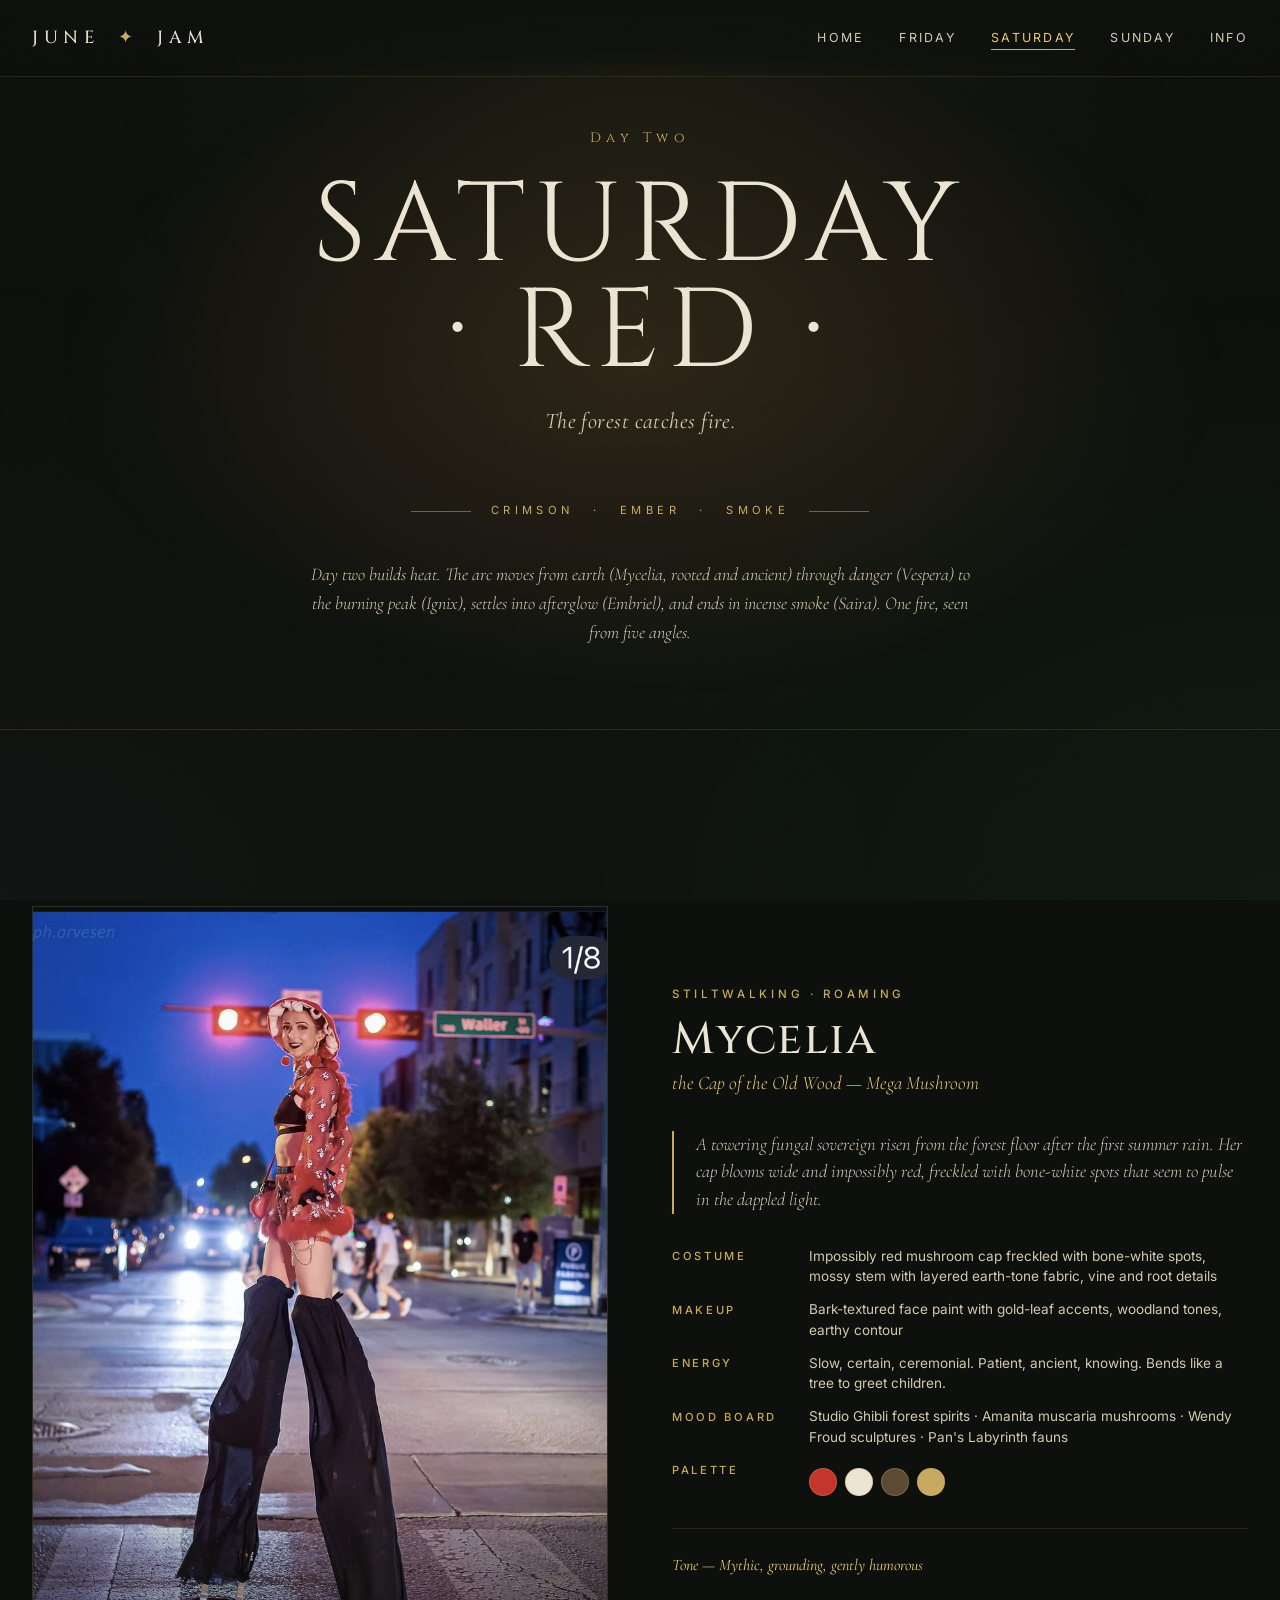
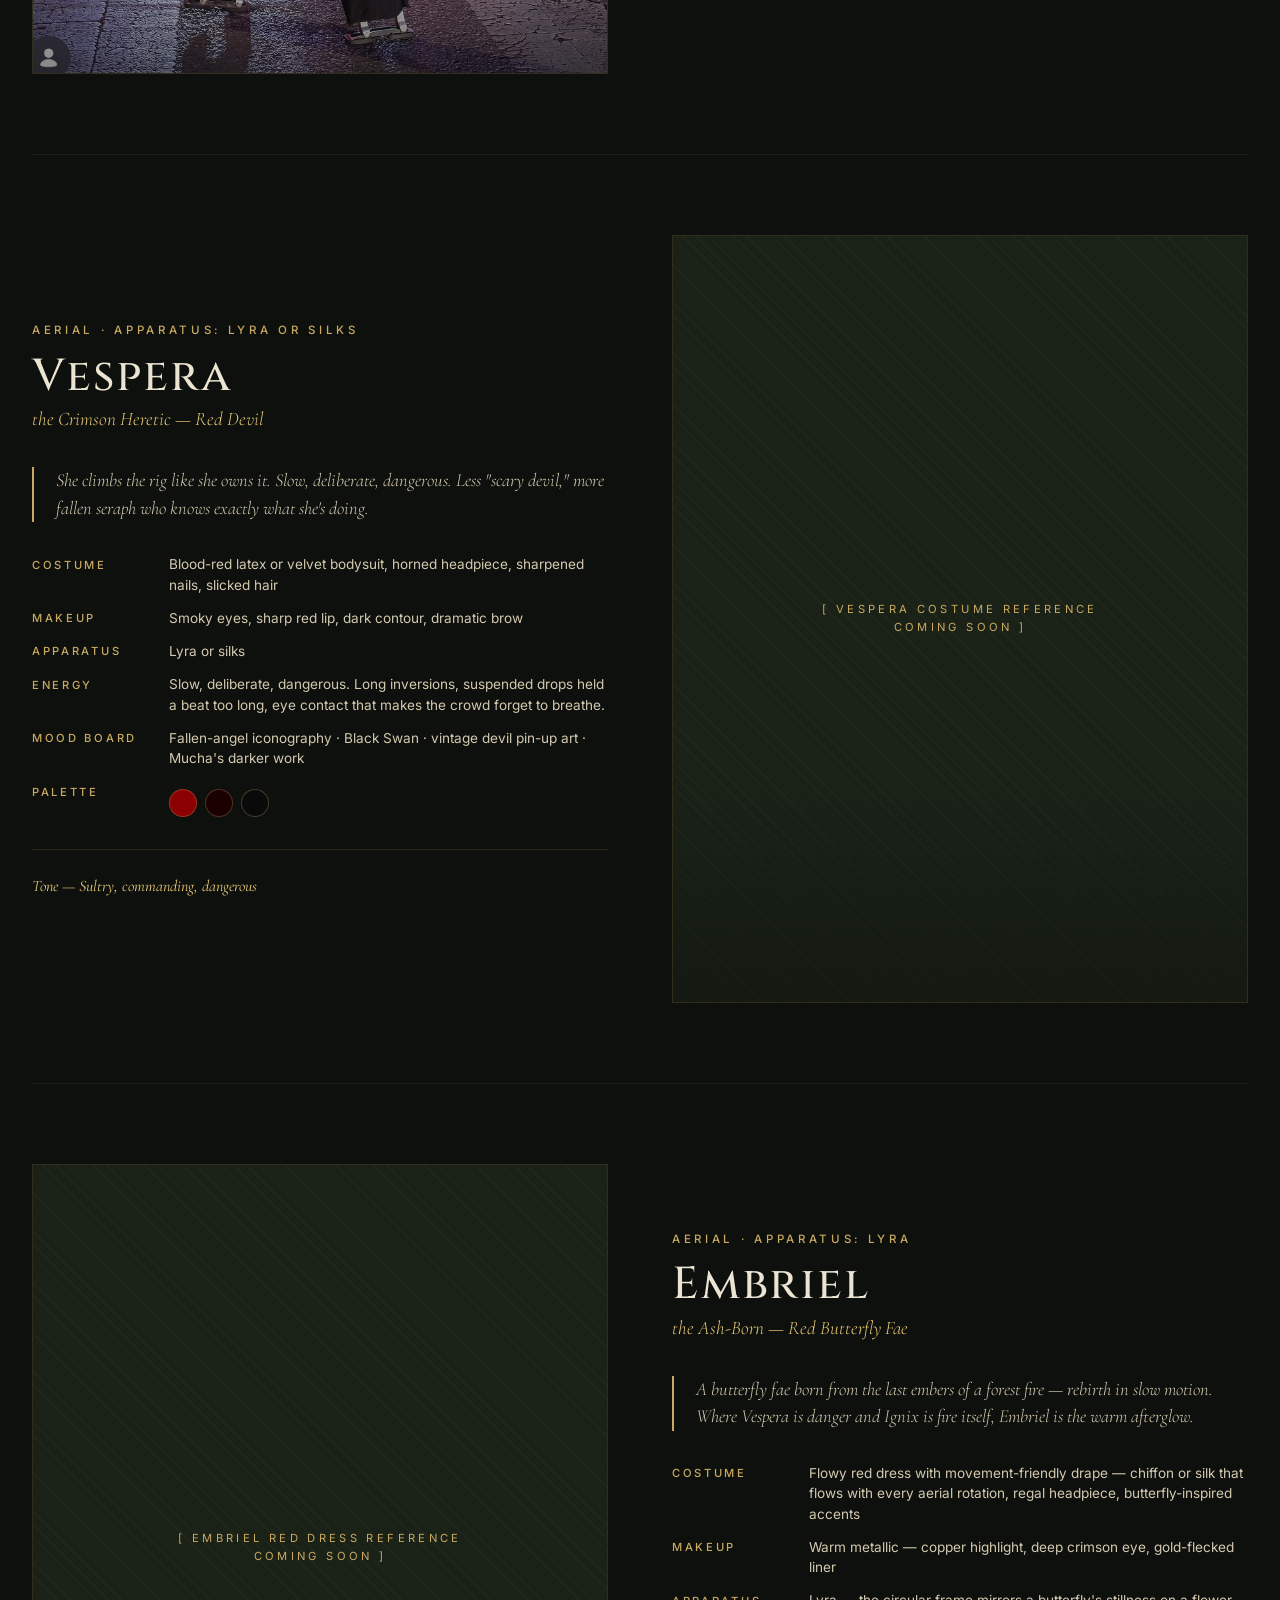
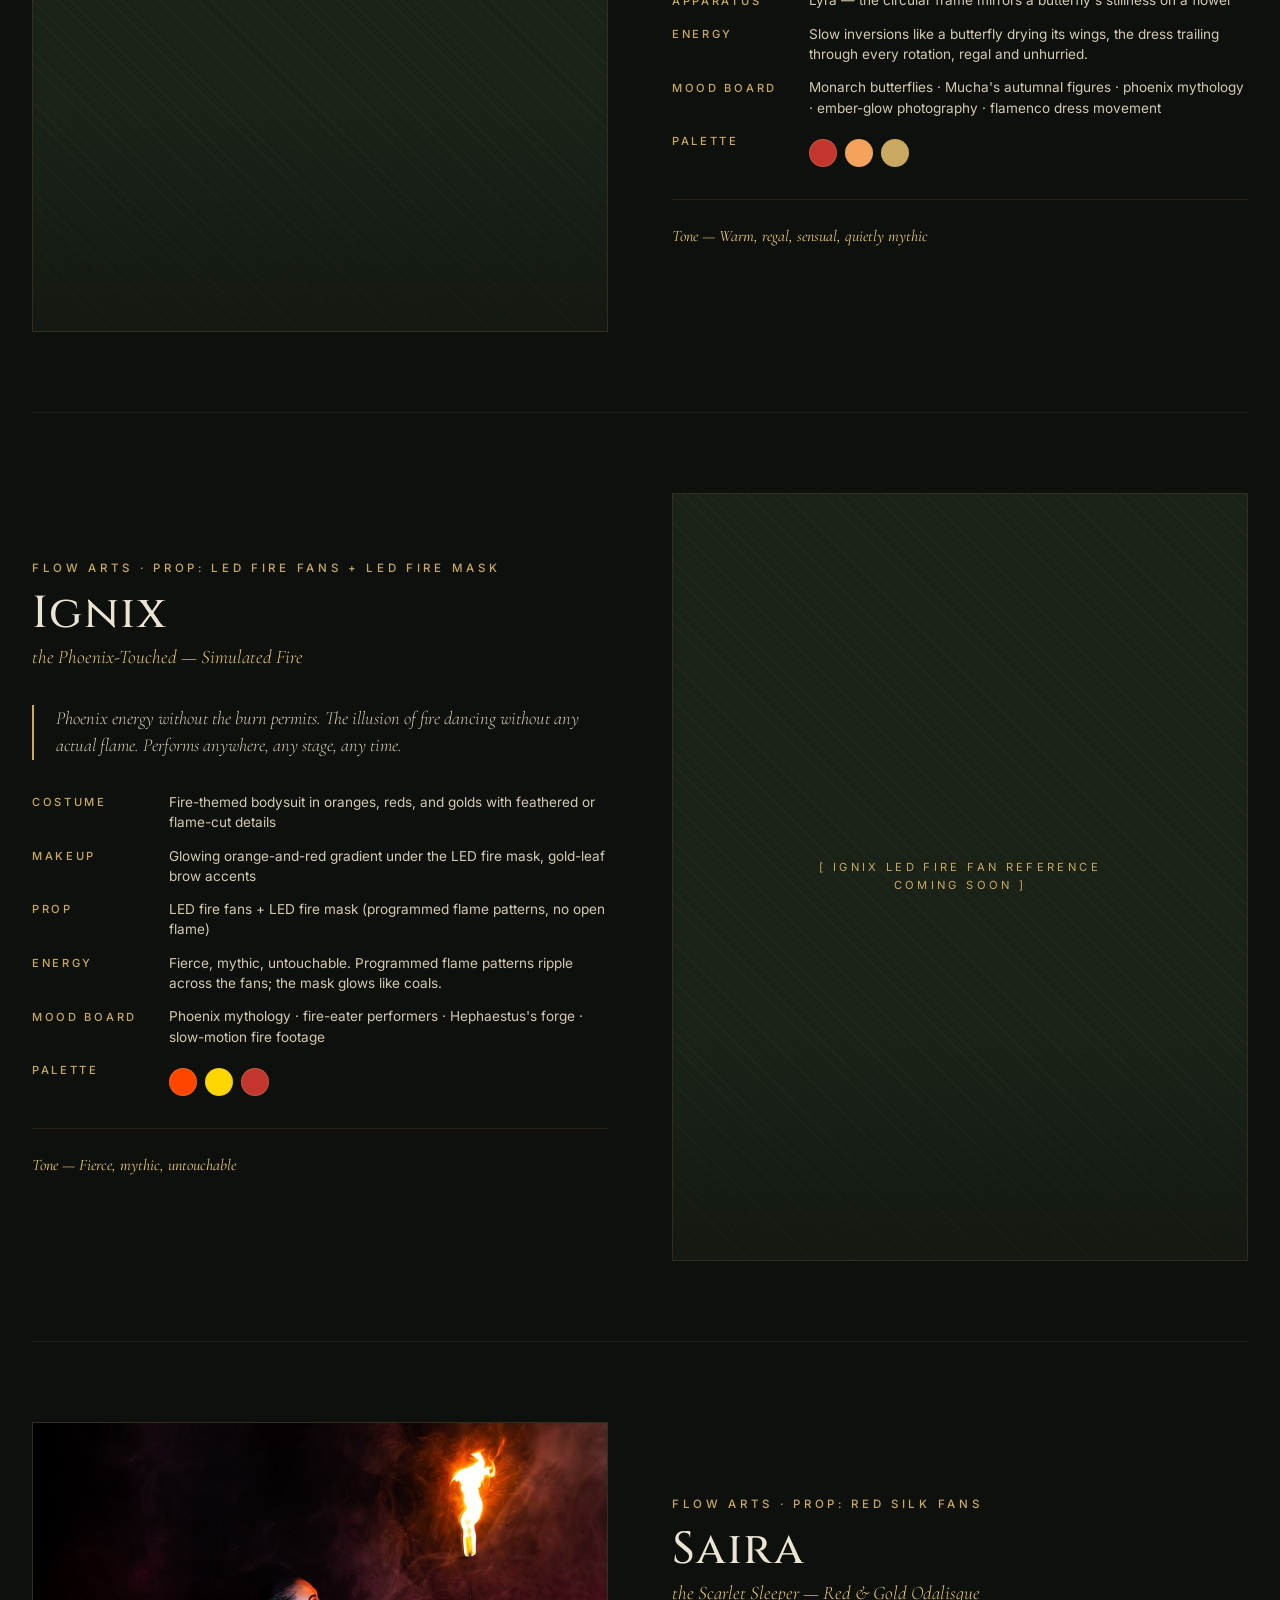
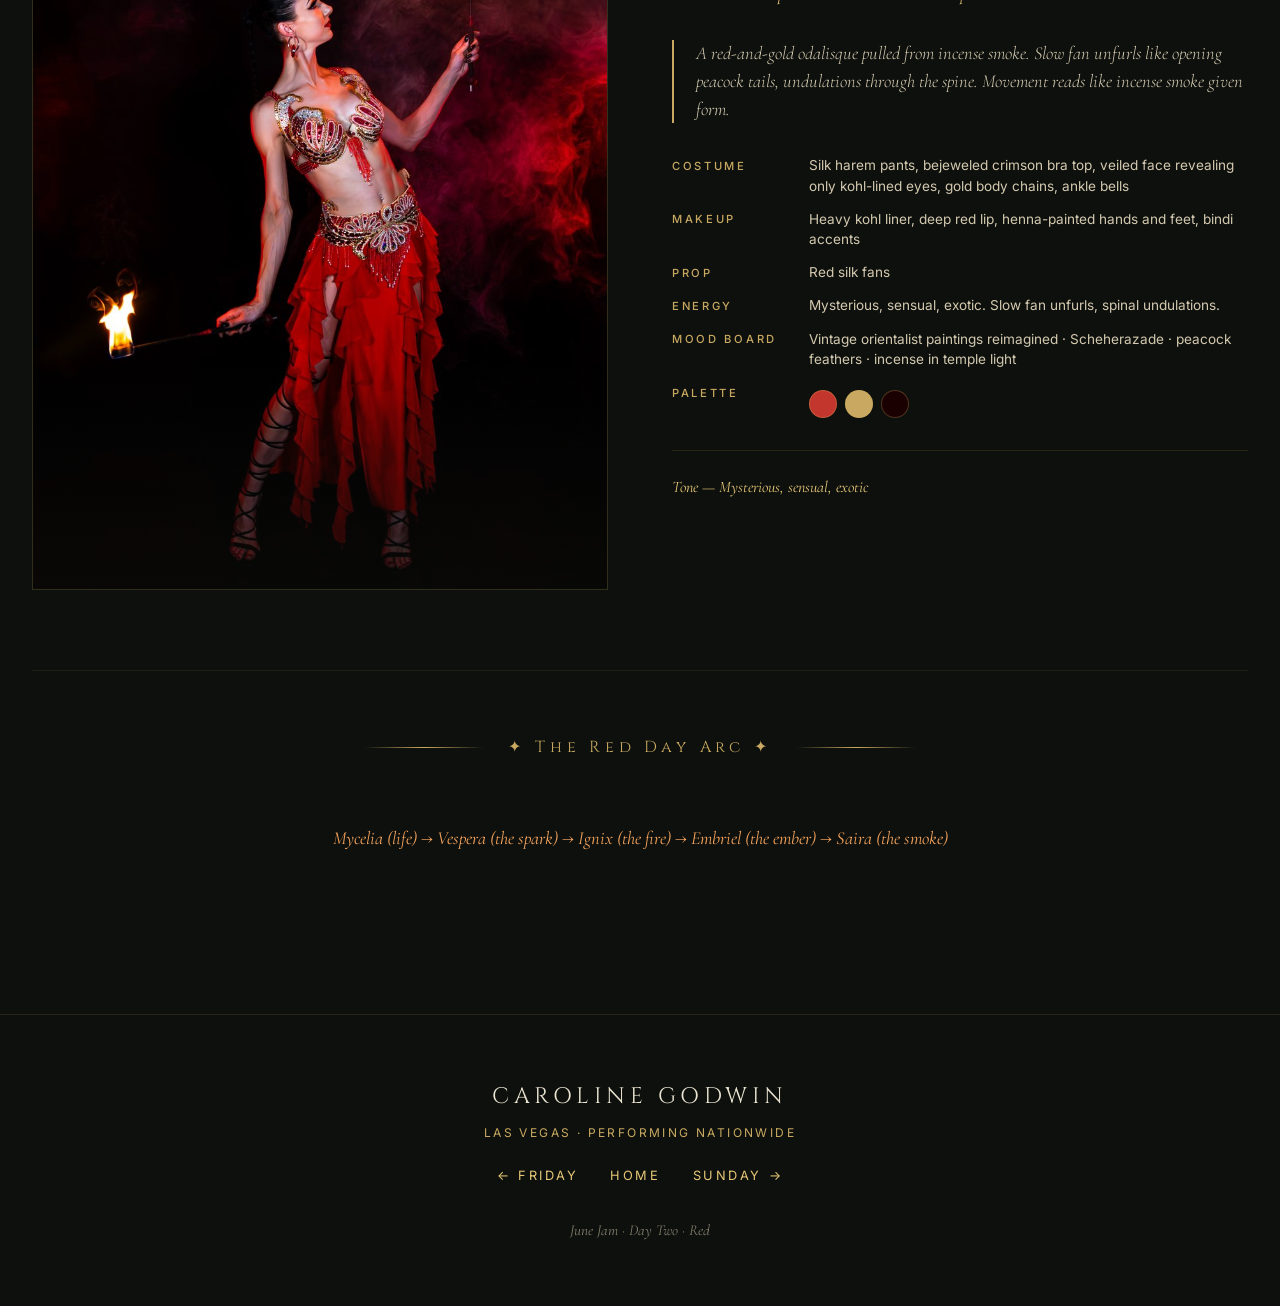
==== saturday.html @ 55b10e30 "post" ====
<!DOCTYPE html>
<html lang="en">
<head>
<meta charset="UTF-8">
<meta name="viewport" content="width=device-width, initial-scale=1.0">
<title>Saturday · Red Day — June Jam</title>
<link rel="stylesheet" href="css/style.css">
</head>
<body class="day-saturday">

<nav class="nav">
  <a href="index.html" class="nav-brand">June <span class="ornament">✦</span> Jam</a>
  <button class="nav-toggle" aria-label="Toggle menu">☰</button>
  <ul class="nav-links">
    <li><a href="index.html">Home</a></li>
    <li><a href="friday.html">Friday</a></li>
    <li><a href="saturday.html" class="active">Saturday</a></li>
    <li><a href="sunday.html">Sunday</a></li>
    <li><a href="info.html">Info</a></li>
  </ul>
</nav>

<header class="day-hero">
  <div class="day-hero-num fade-up">Day Two</div>
  <h1 class="display-xl fade-up delay-1">Saturday<br>· Red ·</h1>
  <p class="day-hero-tagline fade-up delay-2">The forest catches fire.</p>
  <div class="hero-divider fade-up delay-3">
    <span>Crimson</span><span>·</span><span>Ember</span><span>·</span><span>Smoke</span>
  </div>
  <p class="serif-italic fade-up delay-4" style="max-width: 660px; opacity: 0.85;">
    Day two builds heat. The arc moves from earth (Mycelia, rooted and ancient) through danger
    (Vespera) to the burning peak (Ignix), settles into afterglow (Embriel), and ends in
    incense smoke (Saira). One fire, seen from five angles.
  </p>
</header>

<section class="section">
  <div class="container">

    <!-- MYCELIA -->
    <article class="character reveal">
      <div class="character-image">
        <img src="images/mycelia.jpg" alt="Mycelia — mushroom stilt walker">
      </div>
      <div class="character-content">
        <p class="eyebrow">Stiltwalking · Roaming</p>
        <h2 class="character-name">Mycelia</h2>
        <p class="character-epithet">the Cap of the Old Wood — Mega Mushroom</p>
        <p class="character-quote">
          A towering fungal sovereign risen from the forest floor after the first summer rain.
          Her cap blooms wide and impossibly red, freckled with bone-white spots that seem to
          pulse in the dappled light.
        </p>
        <dl class="character-meta">
          <dt>Costume</dt>
          <dd>Impossibly red mushroom cap freckled with bone-white spots, mossy stem with layered earth-tone fabric, vine and root details</dd>
          <dt>Makeup</dt>
          <dd>Bark-textured face paint with gold-leaf accents, woodland tones, earthy contour</dd>
          <dt>Energy</dt>
          <dd>Slow, certain, ceremonial. Patient, ancient, knowing. Bends like a tree to greet children.</dd>
          <dt>Mood Board</dt>
          <dd>Studio Ghibli forest spirits · Amanita muscaria mushrooms · Wendy Froud sculptures · Pan's Labyrinth fauns</dd>
          <dt>Palette</dt>
          <dd>
            <div class="swatch-row">
              <div class="swatch" style="background:#c2362d" data-tip="Mushroom red"></div>
              <div class="swatch" style="background:#ebe4d2" data-tip="Bone white"></div>
              <div class="swatch" style="background:#5c4a35" data-tip="Forest brown"></div>
              <div class="swatch" style="background:#c9a961" data-tip="Gold leaf"></div>
            </div>
          </dd>
        </dl>
        <p class="character-tone">Tone — Mythic, grounding, gently humorous</p>
      </div>
    </article>

    <!-- VESPERA -->
    <article class="character reveal">
      <div class="character-image">
        <div class="character-image-placeholder">[ Vespera costume reference<br>coming soon ]</div>
      </div>
      <div class="character-content">
        <p class="eyebrow">Aerial · Apparatus: Lyra or Silks</p>
        <h2 class="character-name">Vespera</h2>
        <p class="character-epithet">the Crimson Heretic — Red Devil</p>
        <p class="character-quote">
          She climbs the rig like she owns it. Slow, deliberate, dangerous. Less "scary devil,"
          more fallen seraph who knows exactly what she's doing.
        </p>
        <dl class="character-meta">
          <dt>Costume</dt>
          <dd>Blood-red latex or velvet bodysuit, horned headpiece, sharpened nails, slicked hair</dd>
          <dt>Makeup</dt>
          <dd>Smoky eyes, sharp red lip, dark contour, dramatic brow</dd>
          <dt>Apparatus</dt>
          <dd>Lyra or silks</dd>
          <dt>Energy</dt>
          <dd>Slow, deliberate, dangerous. Long inversions, suspended drops held a beat too long, eye contact that makes the crowd forget to breathe.</dd>
          <dt>Mood Board</dt>
          <dd>Fallen-angel iconography · Black Swan · vintage devil pin-up art · Mucha's darker work</dd>
          <dt>Palette</dt>
          <dd>
            <div class="swatch-row">
              <div class="swatch" style="background:#8b0000" data-tip="Blood red"></div>
              <div class="swatch" style="background:#1a0000" data-tip="Oxblood"></div>
              <div class="swatch" style="background:#0a0a0a" data-tip="Black"></div>
            </div>
          </dd>
        </dl>
        <p class="character-tone">Tone — Sultry, commanding, dangerous</p>
      </div>
    </article>

    <!-- EMBRIEL -->
    <article class="character reveal">
      <div class="character-image">
        <div class="character-image-placeholder">[ Embriel red dress reference<br>coming soon ]</div>
      </div>
      <div class="character-content">
        <p class="eyebrow">Aerial · Apparatus: Lyra</p>
        <h2 class="character-name">Embriel</h2>
        <p class="character-epithet">the Ash-Born — Red Butterfly Fae</p>
        <p class="character-quote">
          A butterfly fae born from the last embers of a forest fire — rebirth in slow motion.
          Where Vespera is danger and Ignix is fire itself, Embriel is the warm afterglow.
        </p>
        <dl class="character-meta">
          <dt>Costume</dt>
          <dd>Flowy red dress with movement-friendly drape — chiffon or silk that flows with every aerial rotation, regal headpiece, butterfly-inspired accents</dd>
          <dt>Makeup</dt>
          <dd>Warm metallic — copper highlight, deep crimson eye, gold-flecked liner</dd>
          <dt>Apparatus</dt>
          <dd>Lyra — the circular frame mirrors a butterfly's stillness on a flower</dd>
          <dt>Energy</dt>
          <dd>Slow inversions like a butterfly drying its wings, the dress trailing through every rotation, regal and unhurried.</dd>
          <dt>Mood Board</dt>
          <dd>Monarch butterflies · Mucha's autumnal figures · phoenix mythology · ember-glow photography · flamenco dress movement</dd>
          <dt>Palette</dt>
          <dd>
            <div class="swatch-row">
              <div class="swatch" style="background:#c2362d" data-tip="Crimson"></div>
              <div class="swatch" style="background:#f4a25c" data-tip="Ember"></div>
              <div class="swatch" style="background:#c9a961" data-tip="Gold"></div>
            </div>
          </dd>
        </dl>
        <p class="character-tone">Tone — Warm, regal, sensual, quietly mythic</p>
      </div>
    </article>

    <!-- IGNIX -->
    <article class="character reveal">
      <div class="character-image">
        <div class="character-image-placeholder">[ Ignix LED fire fan reference<br>coming soon ]</div>
      </div>
      <div class="character-content">
        <p class="eyebrow">Flow Arts · Prop: LED Fire Fans + LED Fire Mask</p>
        <h2 class="character-name">Ignix</h2>
        <p class="character-epithet">the Phoenix-Touched — Simulated Fire</p>
        <p class="character-quote">
          Phoenix energy without the burn permits. The illusion of fire dancing without any
          actual flame. Performs anywhere, any stage, any time.
        </p>
        <dl class="character-meta">
          <dt>Costume</dt>
          <dd>Fire-themed bodysuit in oranges, reds, and golds with feathered or flame-cut details</dd>
          <dt>Makeup</dt>
          <dd>Glowing orange-and-red gradient under the LED fire mask, gold-leaf brow accents</dd>
          <dt>Prop</dt>
          <dd>LED fire fans + LED fire mask (programmed flame patterns, no open flame)</dd>
          <dt>Energy</dt>
          <dd>Fierce, mythic, untouchable. Programmed flame patterns ripple across the fans; the mask glows like coals.</dd>
          <dt>Mood Board</dt>
          <dd>Phoenix mythology · fire-eater performers · Hephaestus's forge · slow-motion fire footage</dd>
          <dt>Palette</dt>
          <dd>
            <div class="swatch-row">
              <div class="swatch" style="background:#ff4500" data-tip="Flame orange"></div>
              <div class="swatch" style="background:#ffd700" data-tip="Gold flame"></div>
              <div class="swatch" style="background:#c2362d" data-tip="Ember red"></div>
            </div>
          </dd>
        </dl>
        <p class="character-tone">Tone — Fierce, mythic, untouchable</p>
      </div>
    </article>

    <!-- SAIRA -->
    <article class="character reveal">
      <div class="character-image">
        <img src="images/saira.jpg" alt="Saira — red and gold belly dance with fire torches">
      </div>
      <div class="character-content">
        <p class="eyebrow">Flow Arts · Prop: Red Silk Fans</p>
        <h2 class="character-name">Saira</h2>
        <p class="character-epithet">the Scarlet Sleeper — Red &amp; Gold Odalisque</p>
        <p class="character-quote">
          A red-and-gold odalisque pulled from incense smoke. Slow fan unfurls like opening
          peacock tails, undulations through the spine. Movement reads like incense smoke given form.
        </p>
        <dl class="character-meta">
          <dt>Costume</dt>
          <dd>Silk harem pants, bejeweled crimson bra top, veiled face revealing only kohl-lined eyes, gold body chains, ankle bells</dd>
          <dt>Makeup</dt>
          <dd>Heavy kohl liner, deep red lip, henna-painted hands and feet, bindi accents</dd>
          <dt>Prop</dt>
          <dd>Red silk fans</dd>
          <dt>Energy</dt>
          <dd>Mysterious, sensual, exotic. Slow fan unfurls, spinal undulations.</dd>
          <dt>Mood Board</dt>
          <dd>Vintage orientalist paintings reimagined · Scheherazade · peacock feathers · incense in temple light</dd>
          <dt>Palette</dt>
          <dd>
            <div class="swatch-row">
              <div class="swatch" style="background:#c2362d" data-tip="Scarlet"></div>
              <div class="swatch" style="background:#c9a961" data-tip="Antique gold"></div>
              <div class="swatch" style="background:#1a0000" data-tip="Smoke black"></div>
            </div>
          </dd>
        </dl>
        <p class="character-tone">Tone — Mysterious, sensual, exotic</p>
      </div>
    </article>

    <div class="divider-ornate reveal">✦ The Red Day Arc ✦</div>
    <p class="reveal" style="text-align: center; font-style: italic; font-size: 1.15rem; color: var(--red-2); max-width: 720px; margin: 0 auto;">
      Mycelia (life) → Vespera (the spark) → Ignix (the fire) → Embriel (the ember) → Saira (the smoke)
    </p>

  </div>
</section>

<footer class="footer">
  <div class="footer-name">Caroline Godwin</div>
  <div class="footer-meta">Las Vegas · Performing Nationwide</div>
  <div class="footer-links">
    <a href="friday.html">← Friday</a>
    <a href="index.html">Home</a>
    <a href="sunday.html">Sunday →</a>
  </div>
  <p class="footer-tagline">June Jam · Day Two · Red</p>
</footer>

<script src="js/main.js"></script>
</body>
</html>
---- css/style.css ----
/* ================================
   JUNE JAM — Forest Mystic Theme
   ================================ */

@import url('https://fonts.googleapis.com/css2?family=Cinzel:wght@400;500;600;700&family=Cormorant+Garamond:ital,wght@0,300;0,400;0,500;0,600;1,300;1,400&family=Inter:wght@300;400;500&display=swap');

:root {
  /* Base palette — twilight forest */
  --ink: #0d100c;
  --ink-soft: #151913;
  --moss: #1a2218;
  --bark: #2a2520;
  --mist: #d4c9b0;
  --bone: #ebe4d2;
  --gold: #c9a961;
  --gold-bright: #e8c878;
  --gold-deep: #8b6914;

  /* Day accents */
  --neon-1: #39ff8b;
  --neon-2: #ff3ec9;
  --red-1: #c2362d;
  --red-2: #f4a25c;
  --dark-1: #6b5b95;
  --dark-2: #c0b6d6;

  /* Typography */
  --display: 'Cinzel', serif;
  --body: 'Cormorant Garamond', serif;
  --ui: 'Inter', sans-serif;
}

* { box-sizing: border-box; margin: 0; padding: 0; }

html { scroll-behavior: smooth; }

body {
  background: var(--ink);
  color: var(--mist);
  font-family: var(--body);
  font-size: 18px;
  line-height: 1.6;
  min-height: 100vh;
  overflow-x: hidden;
  position: relative;
}

/* Grain texture overlay */
body::before {
  content: '';
  position: fixed;
  inset: 0;
  pointer-events: none;
  z-index: 1000;
  opacity: 0.08;
  mix-blend-mode: overlay;
  background-image: url("data:image/svg+xml,%3Csvg viewBox='0 0 200 200' xmlns='http://www.w3.org/2000/svg'%3E%3Cfilter id='n'%3E%3CfeTurbulence type='fractalNoise' baseFrequency='0.9' numOctaves='3'/%3E%3C/filter%3E%3Crect width='100%25' height='100%25' filter='url(%23n)' opacity='1'/%3E%3C/svg%3E");
}

/* Mist atmosphere */
body::after {
  content: '';
  position: fixed;
  inset: 0;
  pointer-events: none;
  z-index: -1;
  background:
    radial-gradient(ellipse at top, rgba(201, 169, 97, 0.06), transparent 60%),
    radial-gradient(ellipse at bottom right, rgba(57, 255, 139, 0.04), transparent 50%),
    radial-gradient(ellipse at bottom left, rgba(107, 91, 149, 0.05), transparent 50%);
}

/* ============ TYPOGRAPHY ============ */
h1, h2, h3, h4 {
  font-family: var(--display);
  font-weight: 500;
  letter-spacing: 0.04em;
  color: var(--bone);
}

.display-xl {
  font-family: var(--display);
  font-weight: 400;
  font-size: clamp(3rem, 9vw, 7rem);
  line-height: 0.95;
  letter-spacing: 0.08em;
  text-transform: uppercase;
  color: var(--bone);
}

.display-lg {
  font-family: var(--display);
  font-weight: 500;
  font-size: clamp(2.2rem, 5vw, 3.6rem);
  line-height: 1.05;
  letter-spacing: 0.05em;
  text-transform: uppercase;
}

.display-md {
  font-family: var(--display);
  font-weight: 500;
  font-size: clamp(1.6rem, 3vw, 2.4rem);
  letter-spacing: 0.06em;
  text-transform: uppercase;
}

.serif-italic {
  font-family: var(--body);
  font-style: italic;
  font-weight: 300;
}

.eyebrow {
  font-family: var(--ui);
  font-size: 0.72rem;
  font-weight: 500;
  letter-spacing: 0.32em;
  text-transform: uppercase;
  color: var(--gold);
}

.lead {
  font-size: 1.3rem;
  font-weight: 300;
  line-height: 1.5;
  color: var(--mist);
}

p { margin-bottom: 1em; }

a { color: var(--gold-bright); text-decoration: none; transition: color 0.3s; }
a:hover { color: var(--bone); }

/* ============ LAYOUT ============ */
.container {
  max-width: 1280px;
  margin: 0 auto;
  padding: 0 2rem;
}

.section {
  padding: 6rem 0;
  position: relative;
}

/* ============ NAVIGATION ============ */
.nav {
  position: fixed;
  top: 0;
  left: 0;
  right: 0;
  z-index: 100;
  padding: 1.5rem 2rem;
  background: linear-gradient(to bottom, rgba(13,16,12,0.95), rgba(13,16,12,0.7) 70%, transparent);
  backdrop-filter: blur(8px);
  -webkit-backdrop-filter: blur(8px);
  display: flex;
  justify-content: space-between;
  align-items: center;
  border-bottom: 1px solid rgba(201, 169, 97, 0.15);
}

.nav-brand {
  font-family: var(--display);
  font-size: 1.1rem;
  letter-spacing: 0.32em;
  text-transform: uppercase;
  color: var(--bone);
  font-weight: 500;
}

.nav-brand .ornament {
  color: var(--gold);
  margin: 0 0.5em;
  font-style: normal;
}

.nav-links {
  display: flex;
  gap: 2.2rem;
  list-style: none;
  font-family: var(--ui);
  font-size: 0.78rem;
  letter-spacing: 0.18em;
  text-transform: uppercase;
}

.nav-links a {
  color: var(--mist);
  font-weight: 400;
  position: relative;
  padding: 0.3rem 0;
}

.nav-links a::after {
  content: '';
  position: absolute;
  left: 0;
  bottom: 0;
  width: 0;
  height: 1px;
  background: var(--gold);
  transition: width 0.4s ease;
}

.nav-links a:hover::after,
.nav-links a.active::after {
  width: 100%;
}

.nav-links a.active {
  color: var(--gold-bright);
}

.nav-toggle {
  display: none;
  background: none;
  border: none;
  color: var(--bone);
  font-size: 1.5rem;
  cursor: pointer;
}

/* ============ HERO ============ */
.hero {
  min-height: 100vh;
  display: flex;
  flex-direction: column;
  justify-content: center;
  align-items: center;
  text-align: center;
  padding: 6rem 2rem 4rem;
  position: relative;
  overflow: hidden;
}

.hero-ornament {
  font-family: var(--display);
  color: var(--gold);
  font-size: 1.2rem;
  letter-spacing: 0.4em;
  margin-bottom: 1.5rem;
  opacity: 0.85;
}

.hero-title {
  margin-bottom: 1rem;
  text-shadow: 0 0 60px rgba(201, 169, 97, 0.15);
}

.hero-subtitle {
  font-family: var(--body);
  font-style: italic;
  font-weight: 300;
  font-size: clamp(1.1rem, 2.4vw, 1.5rem);
  color: var(--mist);
  letter-spacing: 0.04em;
  margin-bottom: 2rem;
  max-width: 620px;
}

.hero-divider {
  display: flex;
  align-items: center;
  gap: 1.2rem;
  margin: 2rem 0 2.5rem;
  font-family: var(--ui);
  font-size: 0.7rem;
  letter-spacing: 0.4em;
  text-transform: uppercase;
  color: var(--gold);
}

.hero-divider::before,
.hero-divider::after {
  content: '';
  width: 60px;
  height: 1px;
  background: var(--gold);
  opacity: 0.5;
}

/* ============ DAY CARDS (homepage) ============ */
.day-grid {
  display: grid;
  grid-template-columns: repeat(3, 1fr);
  gap: 1.5rem;
  margin-top: 4rem;
}

.day-card {
  position: relative;
  padding: 3rem 2rem;
  border: 1px solid rgba(201, 169, 97, 0.2);
  background: linear-gradient(135deg, rgba(26, 34, 24, 0.6), rgba(13, 16, 12, 0.8));
  text-decoration: none;
  color: inherit;
  transition: transform 0.5s ease, border-color 0.5s ease, background 0.5s ease;
  overflow: hidden;
  display: block;
}

.day-card::before {
  content: '';
  position: absolute;
  inset: 0;
  background: radial-gradient(circle at top, var(--accent, var(--gold)) 0%, transparent 60%);
  opacity: 0.08;
  transition: opacity 0.5s;
}

.day-card:hover {
  transform: translateY(-6px);
  border-color: var(--accent, var(--gold));
}

.day-card:hover::before {
  opacity: 0.18;
}

.day-card[data-day="friday"] { --accent: var(--neon-1); }
.day-card[data-day="saturday"] { --accent: var(--red-2); }
.day-card[data-day="sunday"] { --accent: var(--dark-2); }

.day-card-num {
  font-family: var(--display);
  font-size: 0.85rem;
  letter-spacing: 0.32em;
  color: var(--gold);
  margin-bottom: 1rem;
}

.day-card h3 {
  font-size: clamp(1.6rem, 3vw, 2.2rem);
  margin-bottom: 0.5rem;
  color: var(--bone);
}

.day-card-tagline {
  font-style: italic;
  font-size: 1.05rem;
  color: var(--mist);
  margin-bottom: 1.5rem;
  opacity: 0.8;
}

.day-card-list {
  list-style: none;
  font-family: var(--ui);
  font-size: 0.78rem;
  letter-spacing: 0.12em;
  text-transform: uppercase;
  color: var(--mist);
  opacity: 0.75;
  margin-bottom: 2rem;
}

.day-card-list li {
  padding: 0.4rem 0;
  border-bottom: 1px solid rgba(201, 169, 97, 0.1);
}
.day-card-list li:last-child { border-bottom: none; }

.day-card-cta {
  font-family: var(--ui);
  font-size: 0.72rem;
  letter-spacing: 0.32em;
  text-transform: uppercase;
  color: var(--accent, var(--gold));
  display: inline-flex;
  align-items: center;
  gap: 0.5rem;
}

.day-card-cta::after {
  content: '→';
  transition: transform 0.3s;
}

.day-card:hover .day-card-cta::after {
  transform: translateX(4px);
}

/* ============ DAY PAGE HEADER ============ */
.day-hero {
  min-height: 60vh;
  display: flex;
  flex-direction: column;
  justify-content: center;
  align-items: center;
  text-align: center;
  padding: 8rem 2rem 4rem;
  position: relative;
  overflow: hidden;
  border-bottom: 1px solid rgba(201, 169, 97, 0.15);
}

.day-hero::before {
  content: '';
  position: absolute;
  inset: 0;
  background: radial-gradient(ellipse at center, var(--day-accent, var(--gold)) 0%, transparent 65%);
  opacity: 0.12;
  pointer-events: none;
}

.day-hero-num {
  font-family: var(--display);
  font-size: 0.85rem;
  letter-spacing: 0.4em;
  color: var(--gold);
  margin-bottom: 1.5rem;
}

.day-hero h1 {
  margin-bottom: 1rem;
  color: var(--bone);
}

.day-hero-tagline {
  font-style: italic;
  font-size: 1.4rem;
  color: var(--mist);
  margin-bottom: 2rem;
  letter-spacing: 0.02em;
}

.day-hero-meta {
  display: flex;
  gap: 3rem;
  justify-content: center;
  font-family: var(--ui);
  font-size: 0.75rem;
  letter-spacing: 0.2em;
  text-transform: uppercase;
  color: var(--gold);
  margin-top: 2rem;
}

/* Day-specific accents */
.day-friday { --day-accent: var(--neon-1); }
.day-saturday { --day-accent: var(--red-2); }
.day-sunday { --day-accent: var(--dark-2); }

/* ============ CHARACTER CARD ============ */
.character {
  display: grid;
  grid-template-columns: 1fr 1fr;
  gap: 4rem;
  align-items: center;
  padding: 5rem 0;
  border-bottom: 1px solid rgba(201, 169, 97, 0.1);
  position: relative;
}

.character:last-child { border-bottom: none; }

.character:nth-child(even) .character-image {
  order: 2;
}

.character-image {
  position: relative;
  aspect-ratio: 3 / 4;
  overflow: hidden;
  border: 1px solid rgba(201, 169, 97, 0.2);
}

.character-image img {
  width: 100%;
  height: 100%;
  object-fit: cover;
  transition: transform 1.2s ease;
}

.character-image::after {
  content: '';
  position: absolute;
  inset: 0;
  background: linear-gradient(180deg, transparent 70%, rgba(13,16,12,0.5) 100%);
  pointer-events: none;
}

.character:hover .character-image img {
  transform: scale(1.04);
}

.character-image-placeholder {
  width: 100%;
  height: 100%;
  display: flex;
  align-items: center;
  justify-content: center;
  background:
    repeating-linear-gradient(45deg, transparent, transparent 8px, rgba(201, 169, 97, 0.04) 8px, rgba(201, 169, 97, 0.04) 9px),
    var(--moss);
  color: var(--gold);
  font-family: var(--ui);
  font-size: 0.7rem;
  letter-spacing: 0.3em;
  text-transform: uppercase;
  text-align: center;
  padding: 2rem;
}

.character-content .eyebrow {
  margin-bottom: 0.8rem;
}

.character-name {
  font-family: var(--display);
  font-size: clamp(2rem, 4vw, 2.8rem);
  font-weight: 500;
  letter-spacing: 0.04em;
  color: var(--bone);
  margin-bottom: 0.3rem;
  line-height: 1.05;
}

.character-epithet {
  font-family: var(--body);
  font-style: italic;
  font-weight: 300;
  font-size: 1.2rem;
  color: var(--gold-bright);
  margin-bottom: 2rem;
}

.character-quote {
  font-family: var(--body);
  font-style: italic;
  font-size: 1.15rem;
  font-weight: 300;
  line-height: 1.5;
  color: var(--mist);
  border-left: 2px solid var(--gold);
  padding-left: 1.4rem;
  margin-bottom: 2rem;
}

.character-meta {
  display: grid;
  grid-template-columns: max-content 1fr;
  gap: 0.8rem 2rem;
  font-family: var(--ui);
  font-size: 0.85rem;
  margin-top: 1.5rem;
}

.character-meta dt {
  font-size: 0.7rem;
  letter-spacing: 0.24em;
  text-transform: uppercase;
  color: var(--gold);
  font-weight: 500;
  padding-top: 0.15rem;
}

.character-meta dd {
  color: var(--mist);
  line-height: 1.5;
}

.character-tone {
  margin-top: 2rem;
  padding-top: 1.5rem;
  border-top: 1px solid rgba(201, 169, 97, 0.15);
  font-family: var(--body);
  font-style: italic;
  color: var(--gold-bright);
  font-size: 1rem;
}

/* Color swatch row */
.swatch-row {
  display: flex;
  gap: 0.5rem;
  margin-top: 0.5rem;
}

.swatch {
  width: 28px;
  height: 28px;
  border-radius: 50%;
  border: 1px solid rgba(201, 169, 97, 0.3);
  position: relative;
}

.swatch[data-tip]:hover::after {
  content: attr(data-tip);
  position: absolute;
  bottom: 130%;
  left: 50%;
  transform: translateX(-50%);
  background: var(--ink);
  border: 1px solid var(--gold);
  padding: 4px 10px;
  font-family: var(--ui);
  font-size: 0.65rem;
  letter-spacing: 0.1em;
  text-transform: uppercase;
  color: var(--bone);
  white-space: nowrap;
  z-index: 10;
}

/* ============ INFO PAGE ============ */
.info-block {
  padding: 3rem 0;
  border-bottom: 1px solid rgba(201, 169, 97, 0.12);
}

.info-block:last-child { border-bottom: none; }

.info-block h2 {
  font-family: var(--display);
  font-size: clamp(1.8rem, 3.5vw, 2.5rem);
  margin-bottom: 0.5rem;
  color: var(--bone);
}

.info-block .eyebrow {
  margin-bottom: 0.6rem;
}

.info-block p {
  font-size: 1.1rem;
  color: var(--mist);
  max-width: 70ch;
  line-height: 1.6;
}

.info-block ul {
  list-style: none;
  margin-top: 1.5rem;
  max-width: 70ch;
}

.info-block ul li {
  padding: 0.5rem 0 0.5rem 2rem;
  position: relative;
  color: var(--mist);
  font-size: 1.05rem;
}

.info-block ul li::before {
  content: '✦';
  position: absolute;
  left: 0;
  color: var(--gold);
  font-size: 0.9rem;
  top: 0.5rem;
}

.callout {
  margin-top: 2rem;
  padding: 2rem;
  border: 1px solid rgba(201, 169, 97, 0.3);
  background: linear-gradient(135deg, rgba(201, 169, 97, 0.05), transparent);
  position: relative;
}

.callout::before {
  content: '';
  position: absolute;
  top: 0;
  left: 0;
  width: 30px;
  height: 30px;
  border-top: 1px solid var(--gold);
  border-left: 1px solid var(--gold);
}

.callout::after {
  content: '';
  position: absolute;
  bottom: 0;
  right: 0;
  width: 30px;
  height: 30px;
  border-bottom: 1px solid var(--gold);
  border-right: 1px solid var(--gold);
}

.callout .eyebrow { margin-bottom: 0.6rem; }
.callout h3 { font-size: 1.3rem; margin-bottom: 0.6rem; }
.callout p { font-size: 1.05rem; }

/* ============ FOOTER ============ */
.footer {
  padding: 4rem 2rem 3rem;
  text-align: center;
  border-top: 1px solid rgba(201, 169, 97, 0.15);
  margin-top: 4rem;
}

.footer-name {
  font-family: var(--display);
  font-size: 1.4rem;
  letter-spacing: 0.2em;
  text-transform: uppercase;
  color: var(--bone);
  margin-bottom: 0.5rem;
}

.footer-meta {
  font-family: var(--ui);
  font-size: 0.75rem;
  letter-spacing: 0.2em;
  text-transform: uppercase;
  color: var(--gold);
  margin-bottom: 1.5rem;
}

.footer-links {
  display: flex;
  justify-content: center;
  gap: 2rem;
  font-family: var(--ui);
  font-size: 0.8rem;
  letter-spacing: 0.2em;
  text-transform: uppercase;
}

.footer-tagline {
  margin-top: 2rem;
  font-style: italic;
  font-size: 0.95rem;
  color: var(--mist);
  opacity: 0.6;
}

/* ============ ORNAMENTAL DIVIDERS ============ */
.divider-ornate {
  display: flex;
  align-items: center;
  justify-content: center;
  gap: 1.5rem;
  margin: 4rem 0;
  color: var(--gold);
  font-family: var(--display);
  font-size: 1rem;
  letter-spacing: 0.3em;
}

.divider-ornate::before,
.divider-ornate::after {
  content: '';
  width: clamp(40px, 15vw, 120px);
  height: 1px;
  background: linear-gradient(to right, transparent, var(--gold), transparent);
}

/* ============ ANIMATIONS ============ */
@keyframes fadeUp {
  from { opacity: 0; transform: translateY(20px); }
  to { opacity: 1; transform: translateY(0); }
}

.fade-up {
  animation: fadeUp 1s ease both;
}

.delay-1 { animation-delay: 0.1s; }
.delay-2 { animation-delay: 0.25s; }
.delay-3 { animation-delay: 0.4s; }
.delay-4 { animation-delay: 0.55s; }

@keyframes drift {
  0%, 100% { transform: translateY(0); }
  50% { transform: translateY(-8px); }
}

.drift { animation: drift 6s ease-in-out infinite; }

/* Scroll reveal — only hide if JS is enabled and observer is supported */
.js-reveal-active .reveal {
  opacity: 0;
  transform: translateY(30px);
  transition: opacity 1s, transform 1s;
}

.js-reveal-active .reveal.in-view {
  opacity: 1;
  transform: translateY(0);
}

/* ============ RESPONSIVE ============ */
@media (max-width: 900px) {
  .nav-toggle { display: block; }
  .nav-links {
    position: fixed;
    top: 0;
    right: 0;
    bottom: 0;
    width: 280px;
    background: var(--ink-soft);
    border-left: 1px solid rgba(201, 169, 97, 0.2);
    flex-direction: column;
    padding: 6rem 2rem 2rem;
    gap: 1.5rem;
    transform: translateX(100%);
    transition: transform 0.4s ease;
  }
  .nav-links.open { transform: translateX(0); }
  .day-grid { grid-template-columns: 1fr; gap: 1.5rem; }
  .character {
    grid-template-columns: 1fr;
    gap: 2rem;
    padding: 3rem 0;
  }
  .character:nth-child(even) .character-image { order: 0; }
  .character-image { aspect-ratio: 4 / 5; max-width: 500px; margin: 0 auto; }
  .day-hero-meta { flex-direction: column; gap: 1rem; }
  .section { padding: 4rem 0; }
}

@media (max-width: 600px) {
  body { font-size: 16px; }
  .container { padding: 0 1.25rem; }
  .nav { padding: 1rem 1.25rem; }
  .nav-brand { font-size: 0.9rem; }
  .hero { padding: 5rem 1.25rem 3rem; }
}
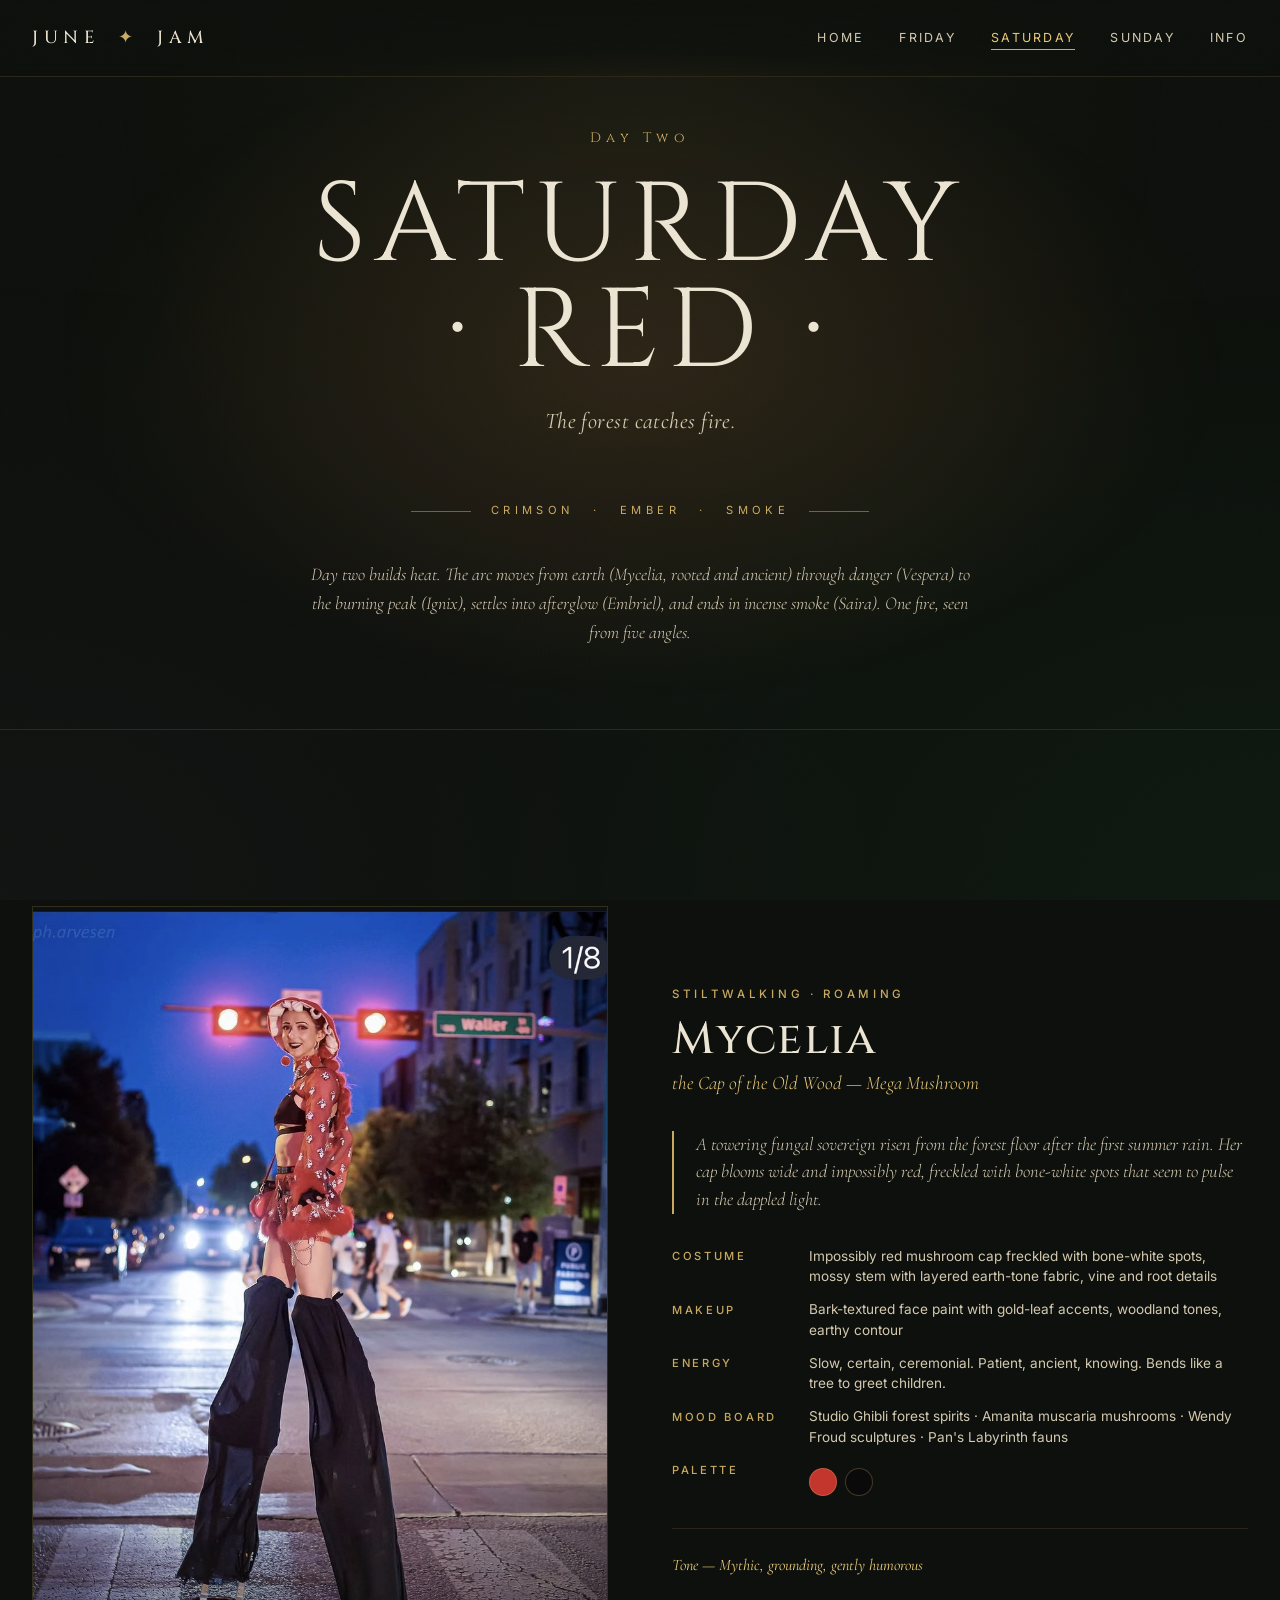
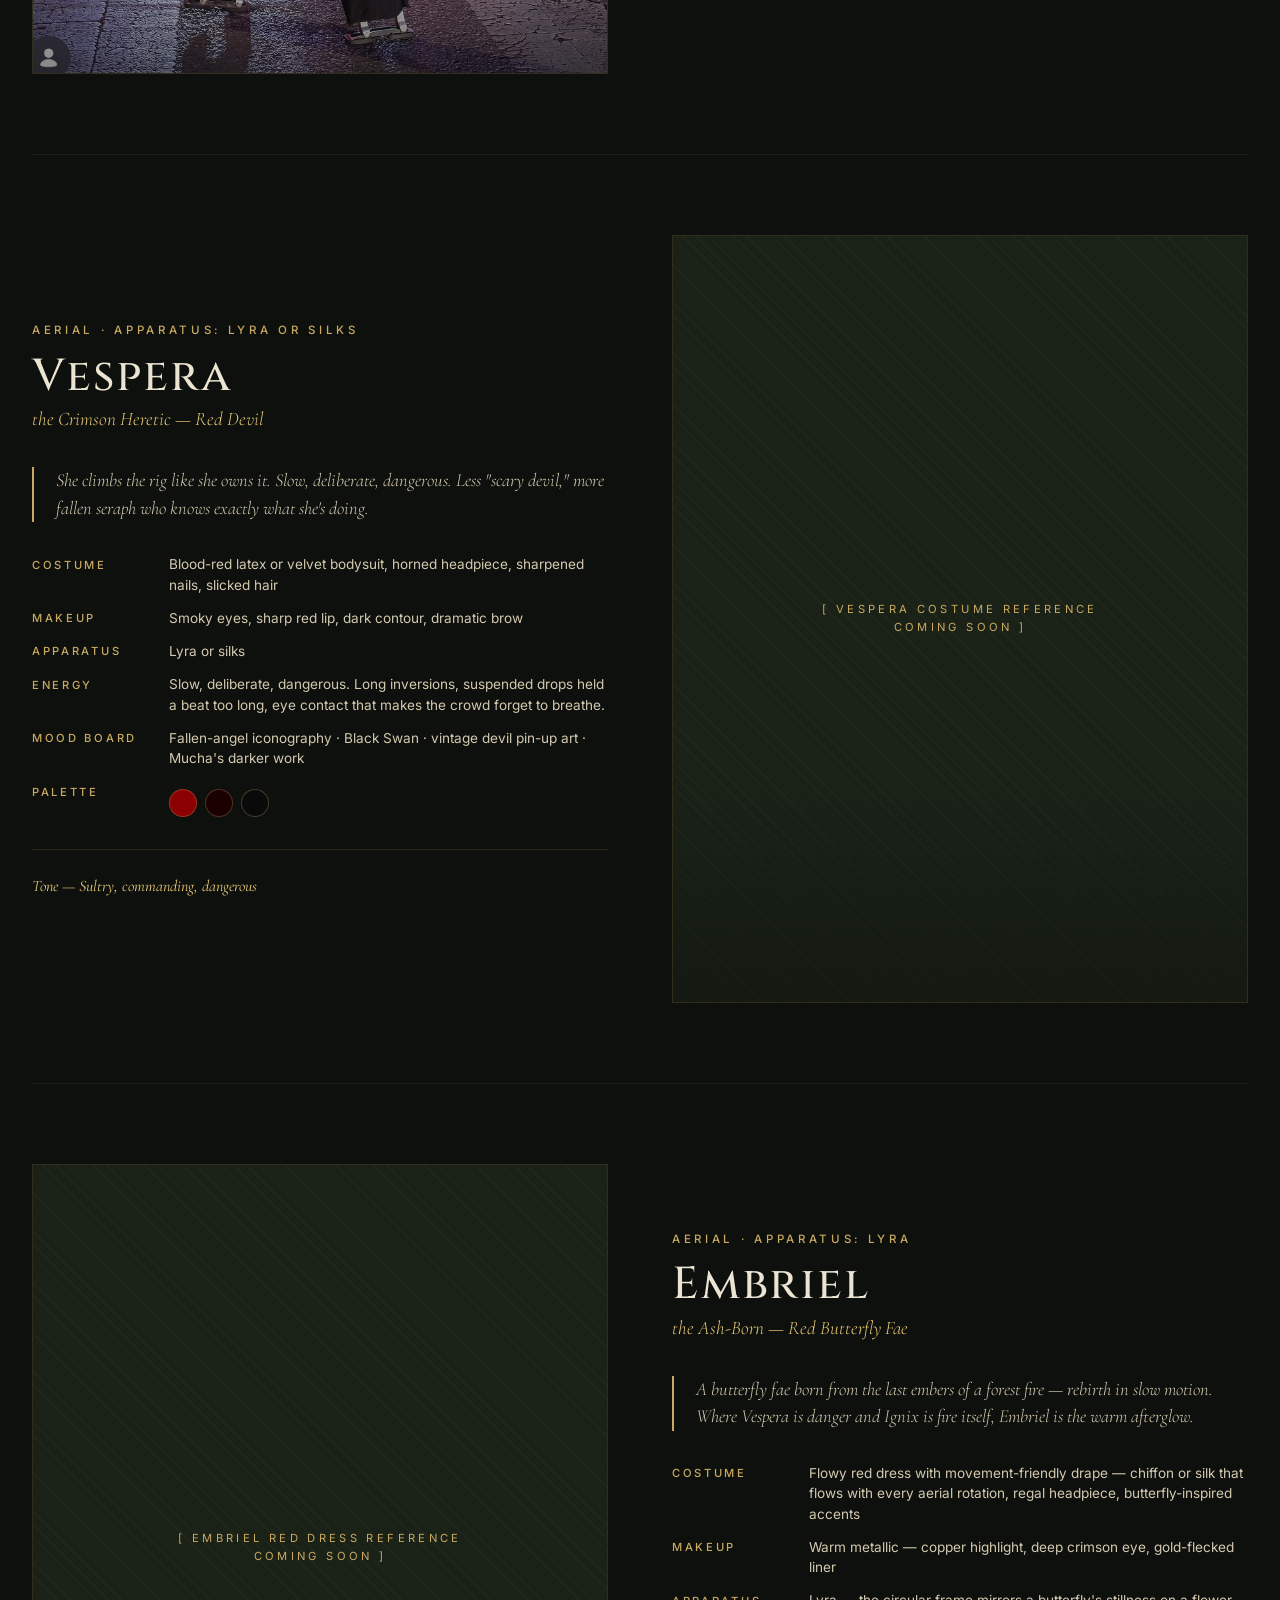
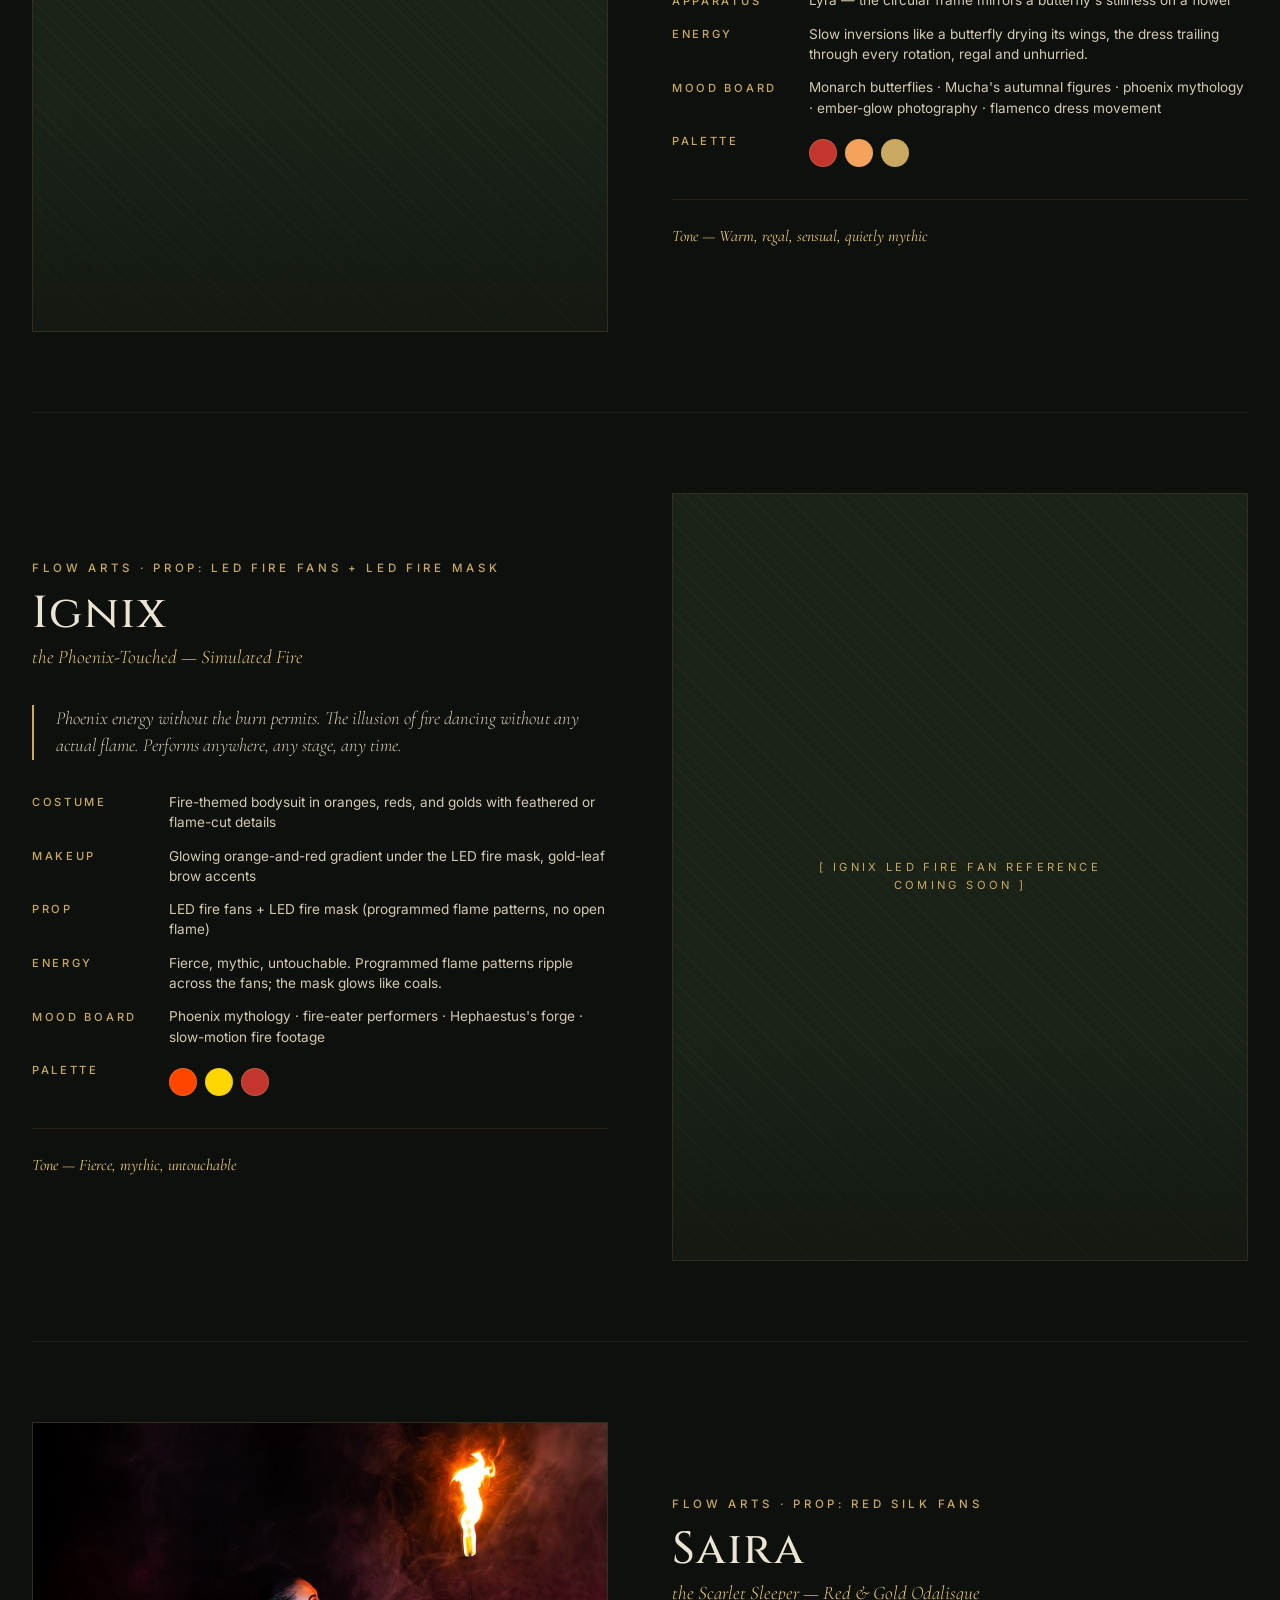
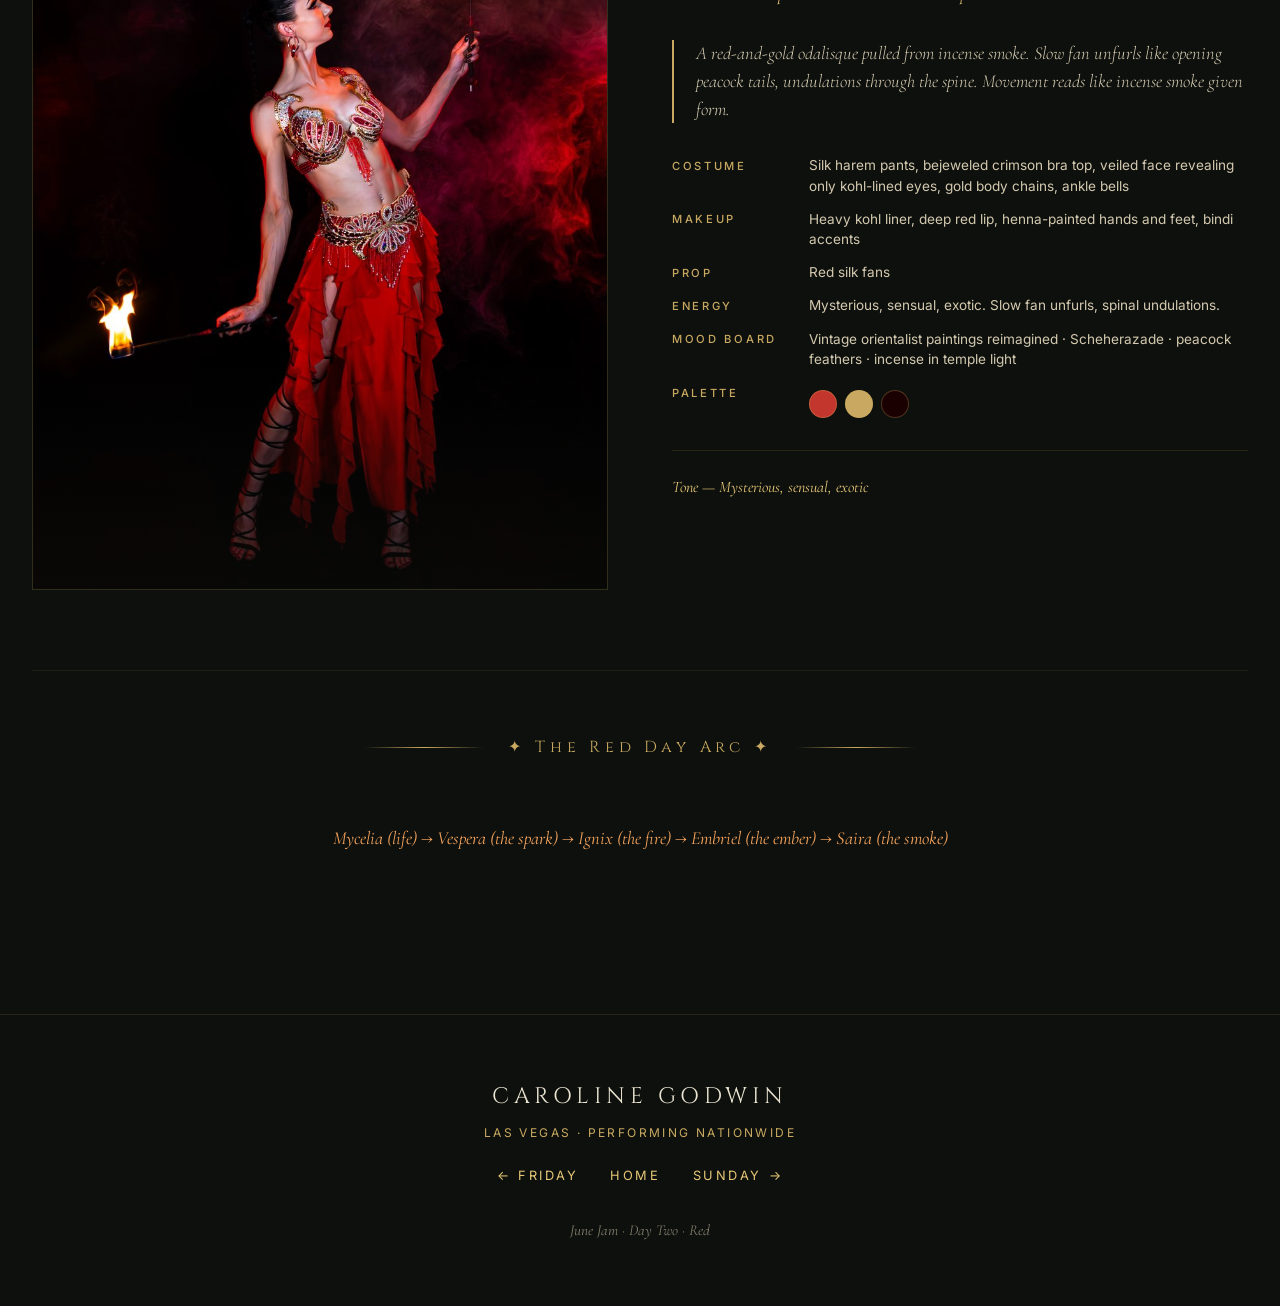
==== commit 4a0b56f3: "00" ====
--- a/saturday.html
+++ b/saturday.html
@@ -64,9 +64,7 @@
           <dd>
             <div class="swatch-row">
               <div class="swatch" style="background:#c2362d" data-tip="Mushroom red"></div>
-              <div class="swatch" style="background:#ebe4d2" data-tip="Bone white"></div>
-              <div class="swatch" style="background:#5c4a35" data-tip="Forest brown"></div>
-              <div class="swatch" style="background:#c9a961" data-tip="Gold leaf"></div>
+              <div class="swatch" style="background:#0a0a0a" data-tip="Black"></div>
             </div>
           </dd>
         </dl>
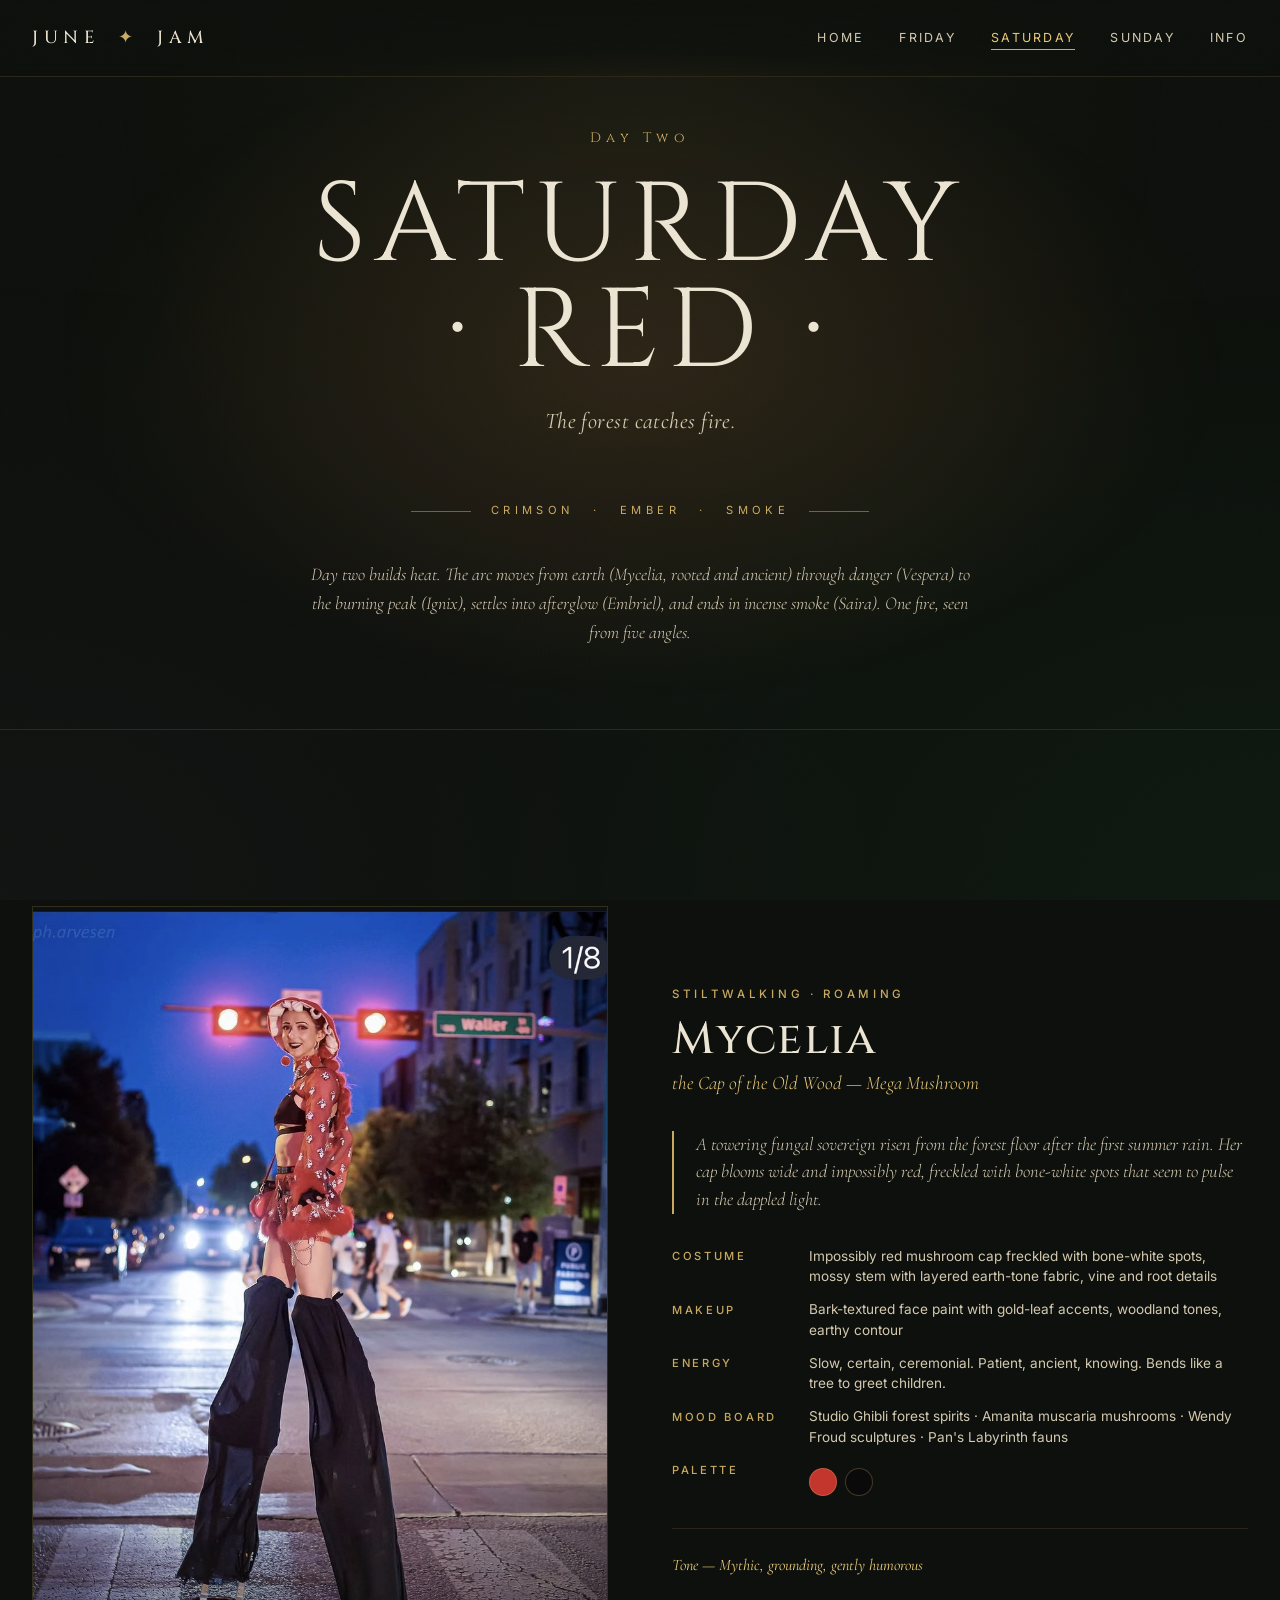
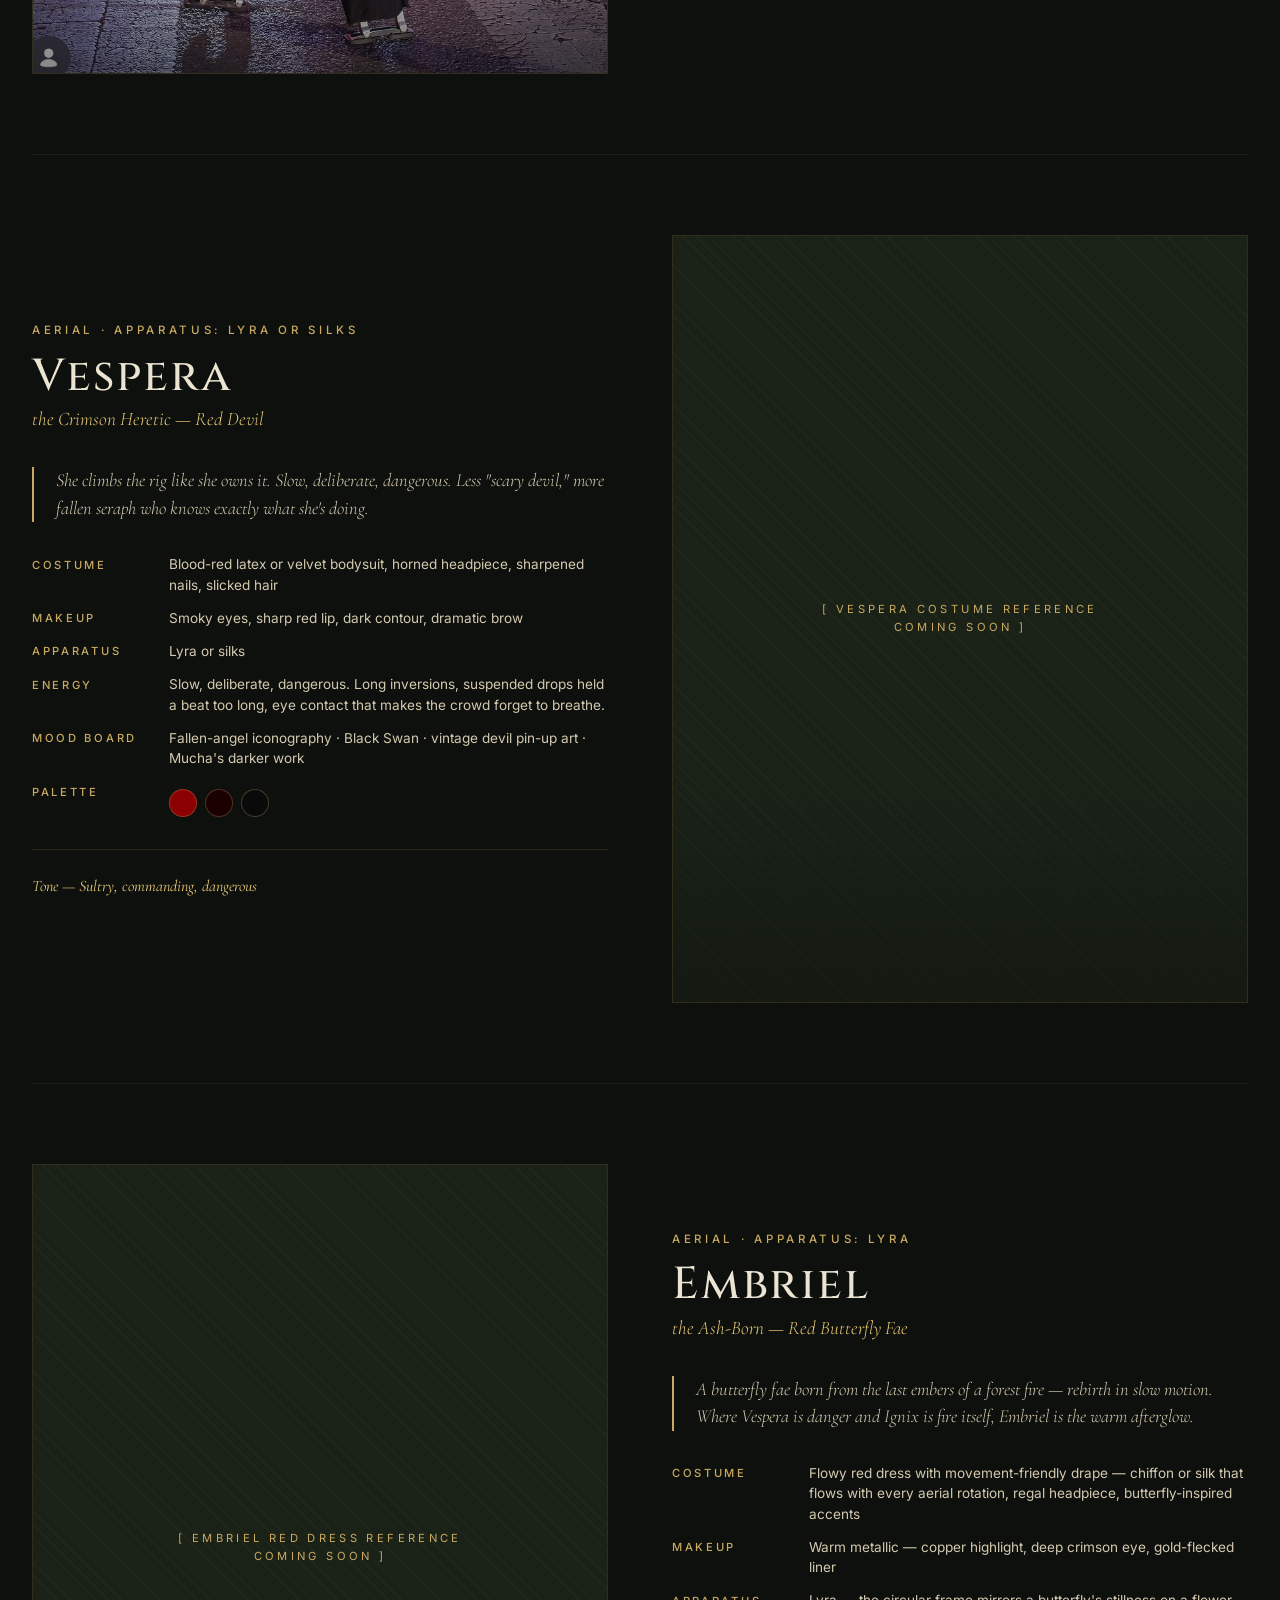
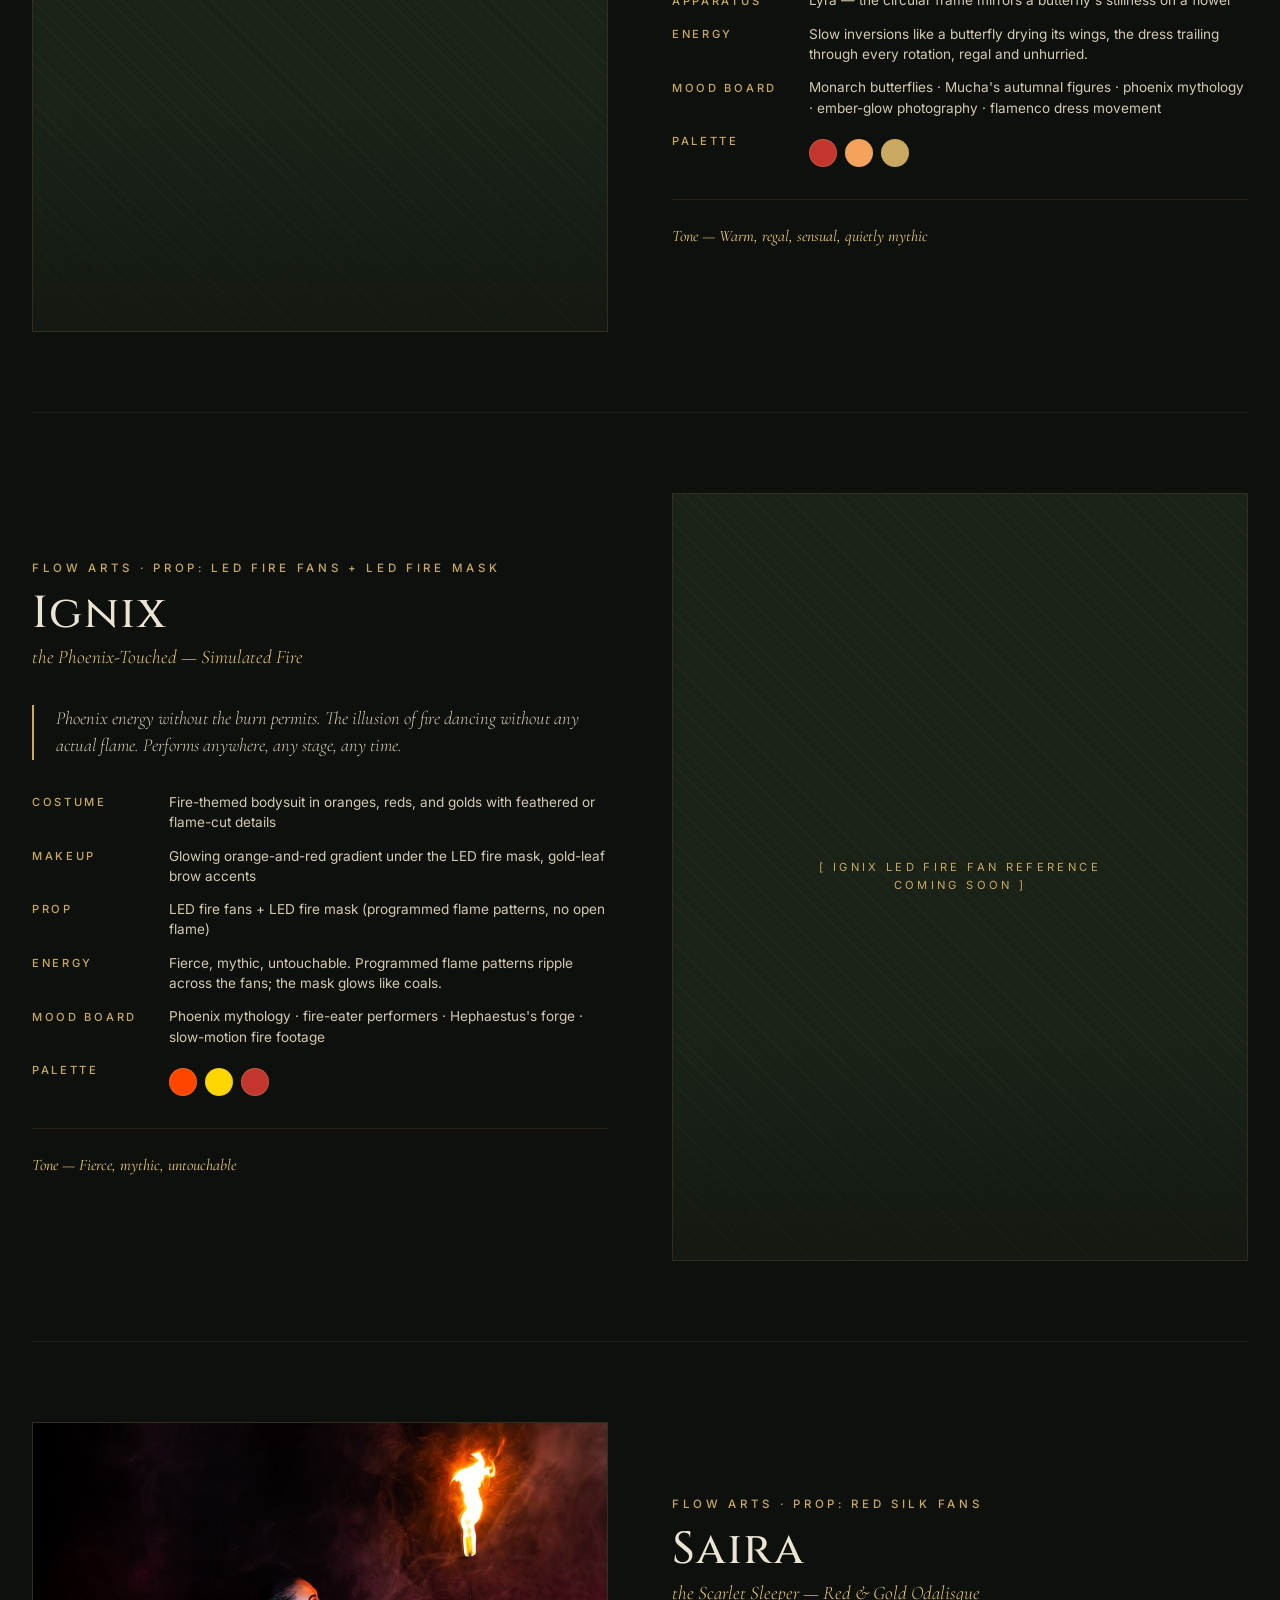
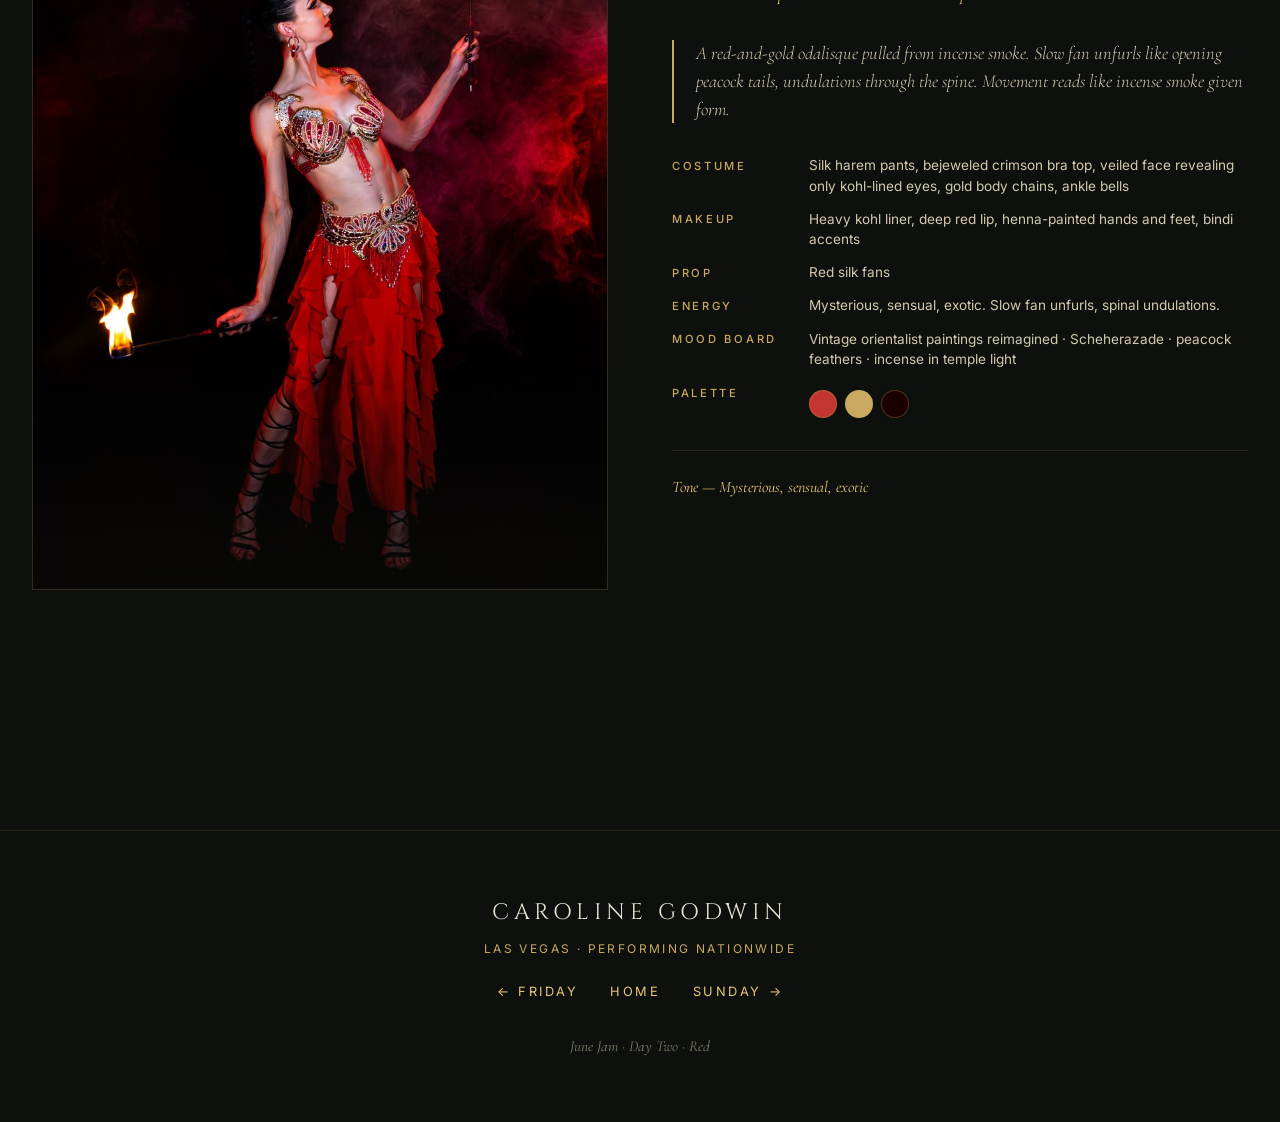
==== commit 82351a32: "update" ====
--- a/saturday.html
+++ b/saturday.html
@@ -220,10 +220,6 @@
       </div>
     </article>
 
-    <div class="divider-ornate reveal">✦ The Red Day Arc ✦</div>
-    <p class="reveal" style="text-align: center; font-style: italic; font-size: 1.15rem; color: var(--red-2); max-width: 720px; margin: 0 auto;">
-      Mycelia (life) → Vespera (the spark) → Ignix (the fire) → Embriel (the ember) → Saira (the smoke)
-    </p>
 
   </div>
 </section>
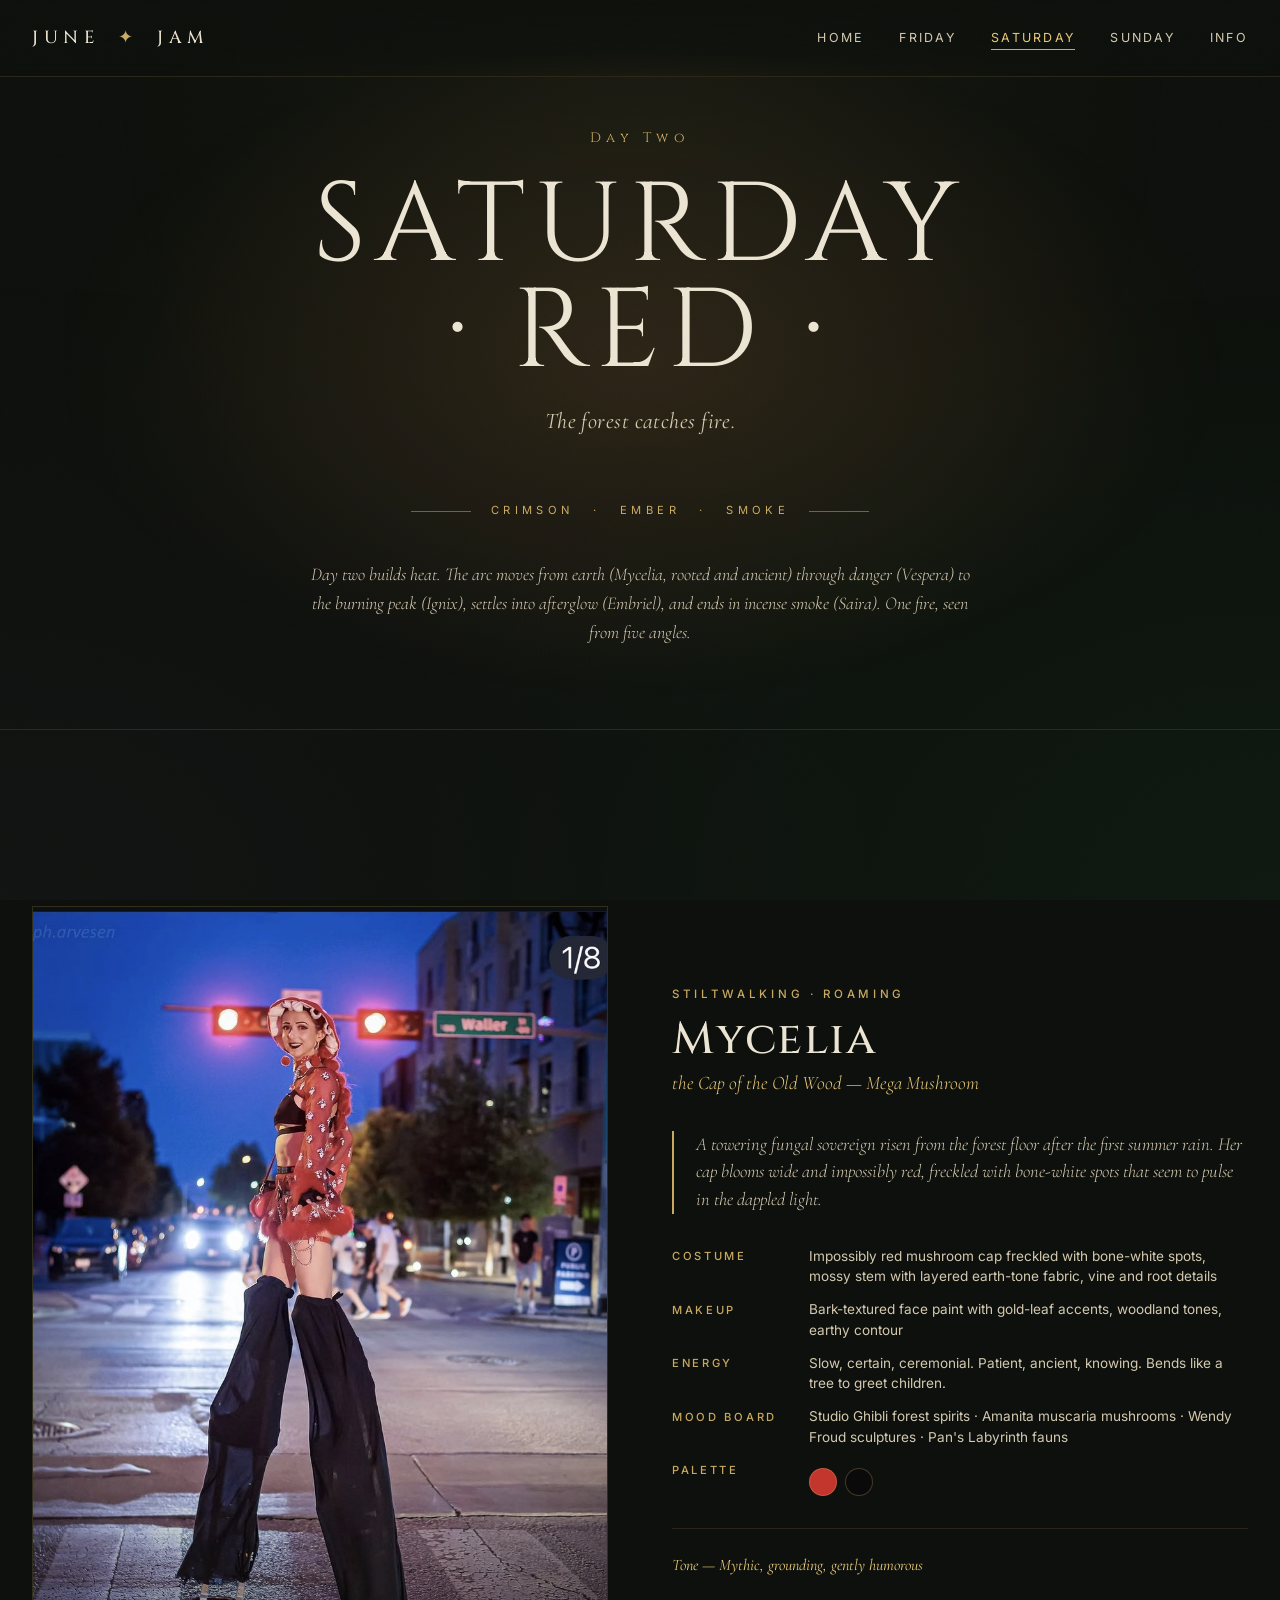
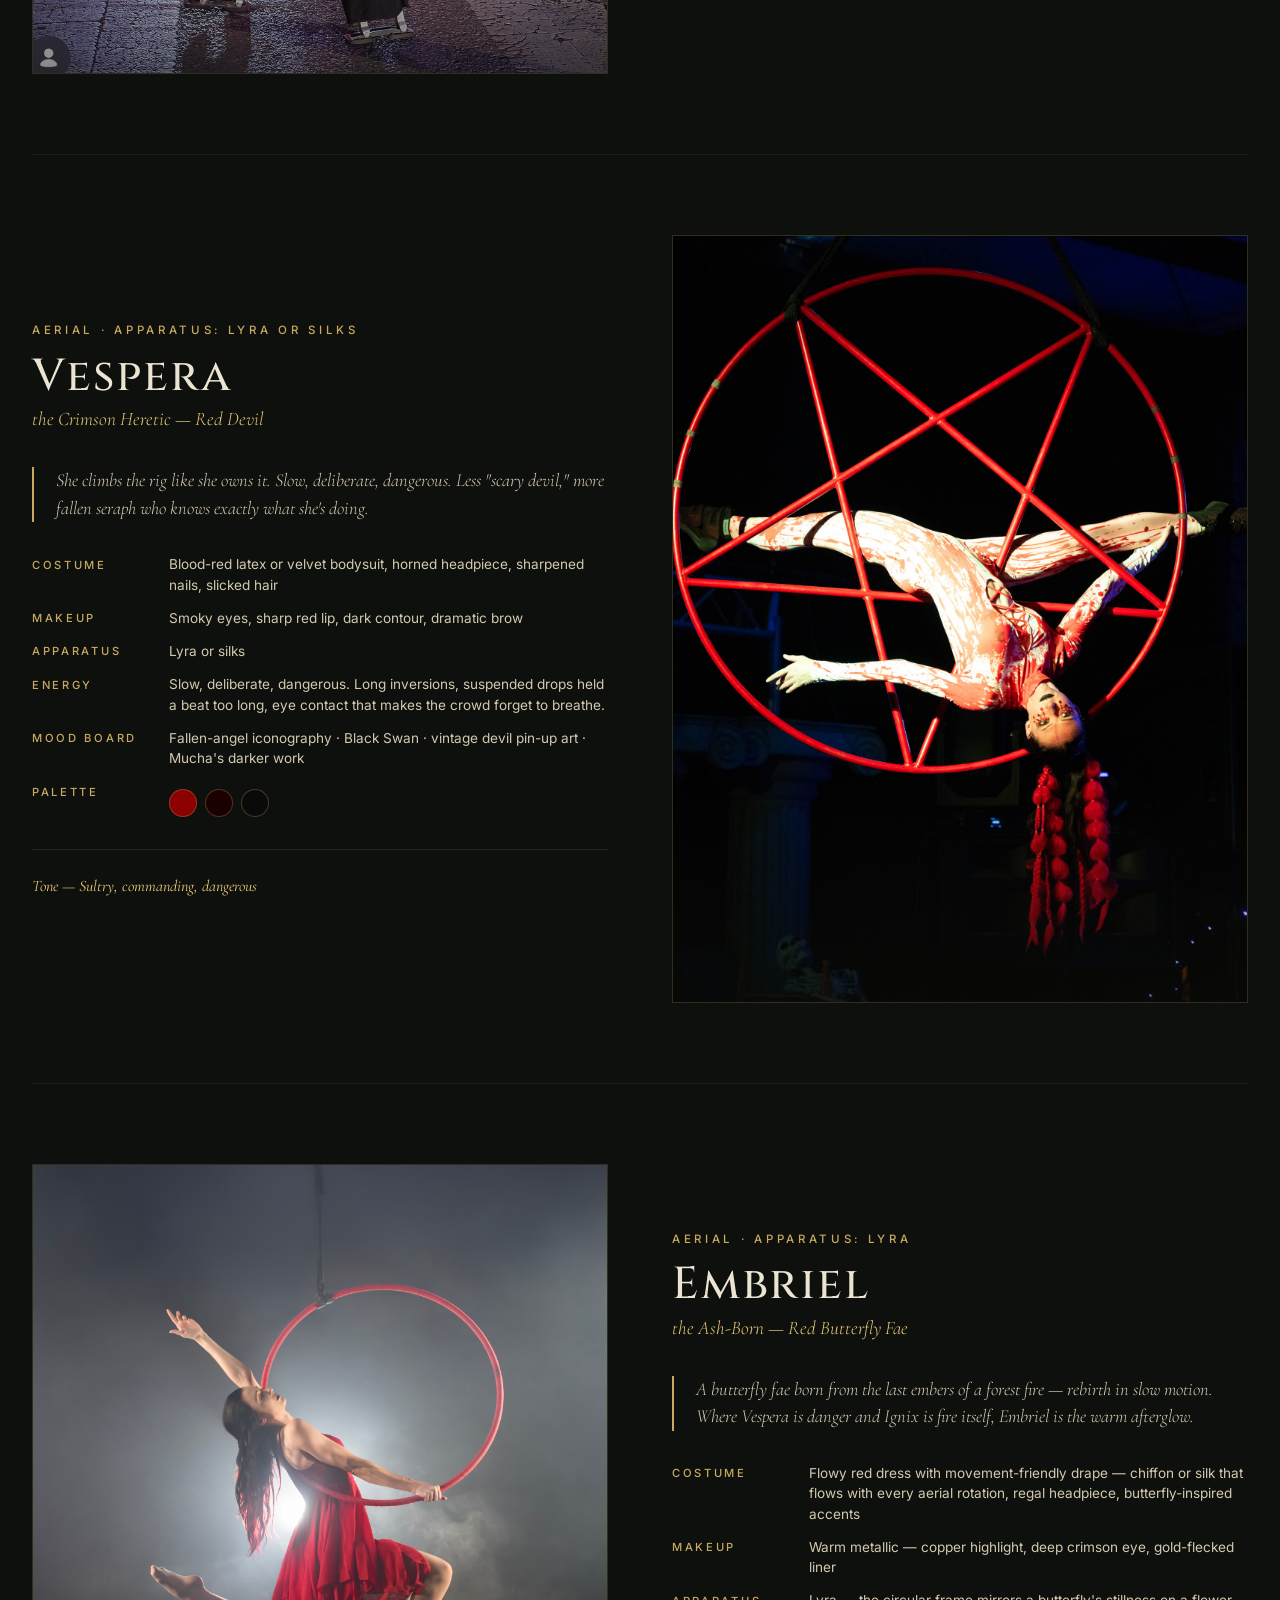
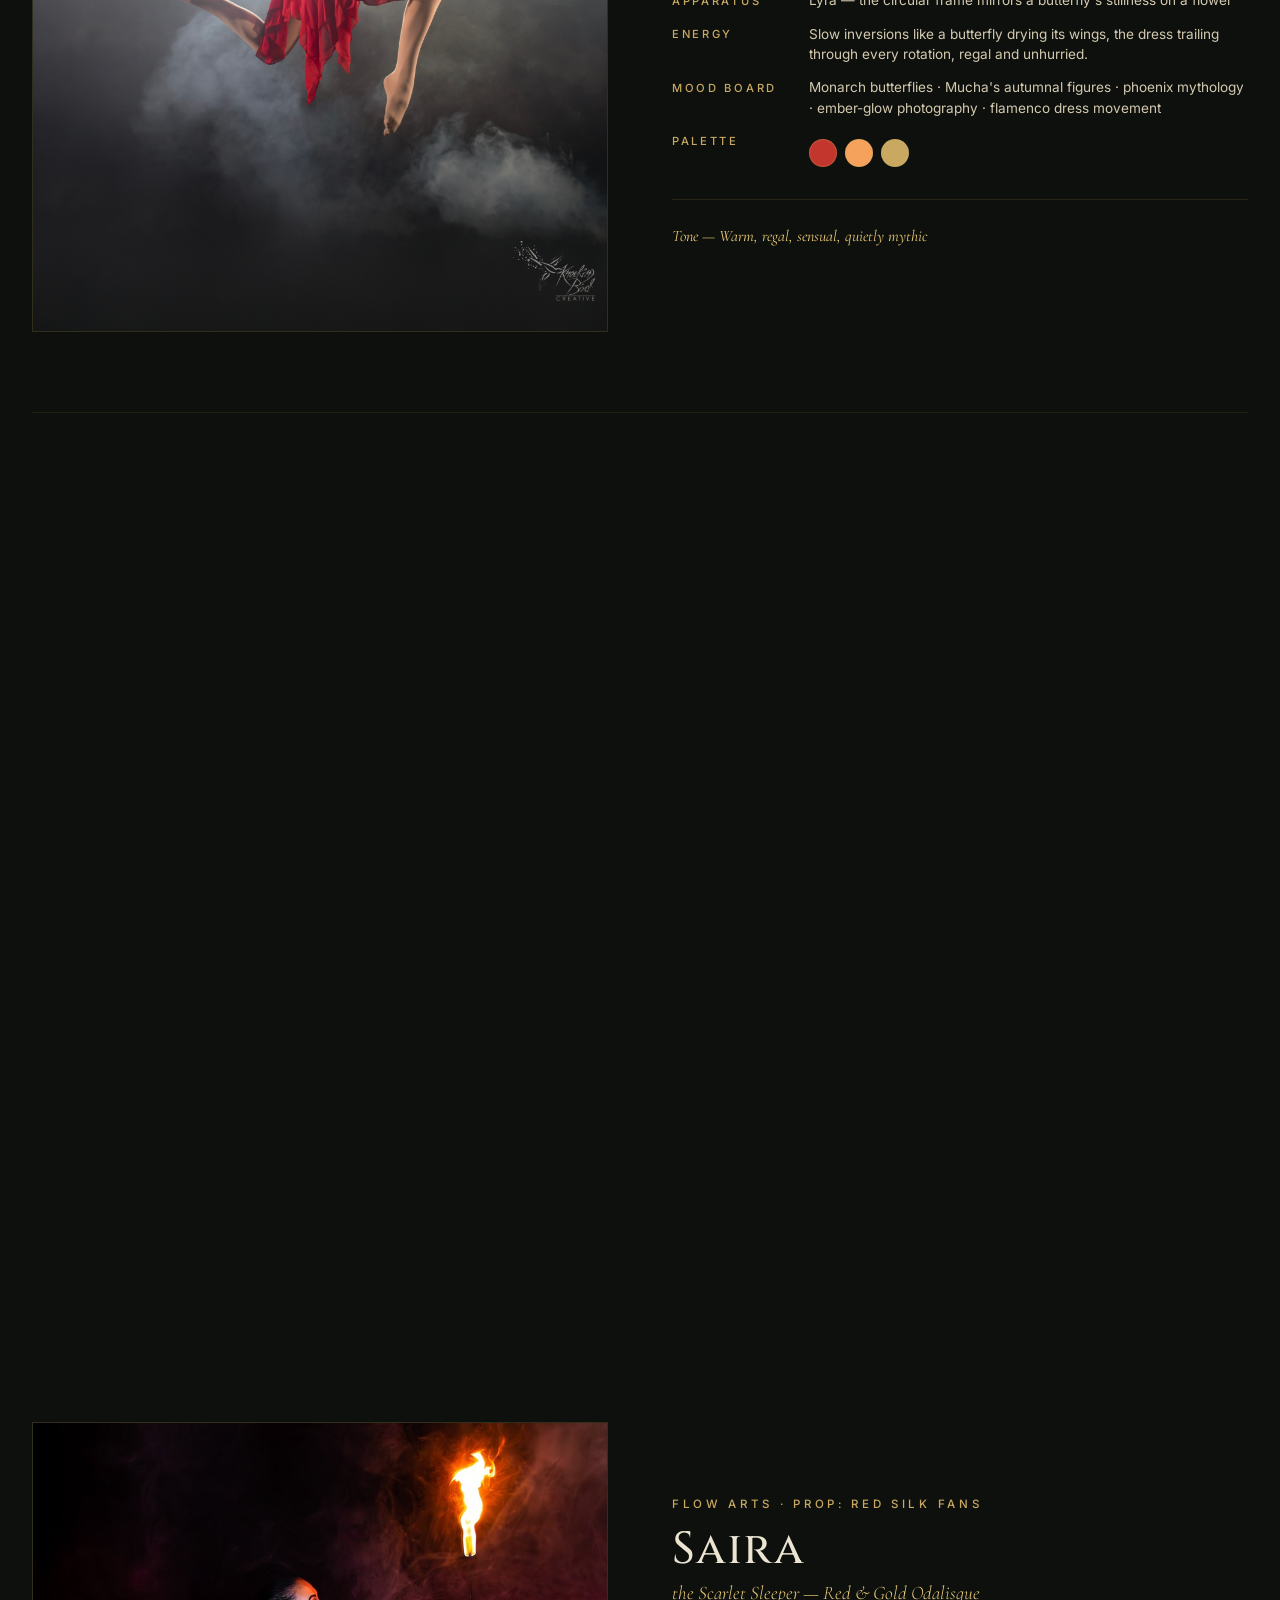
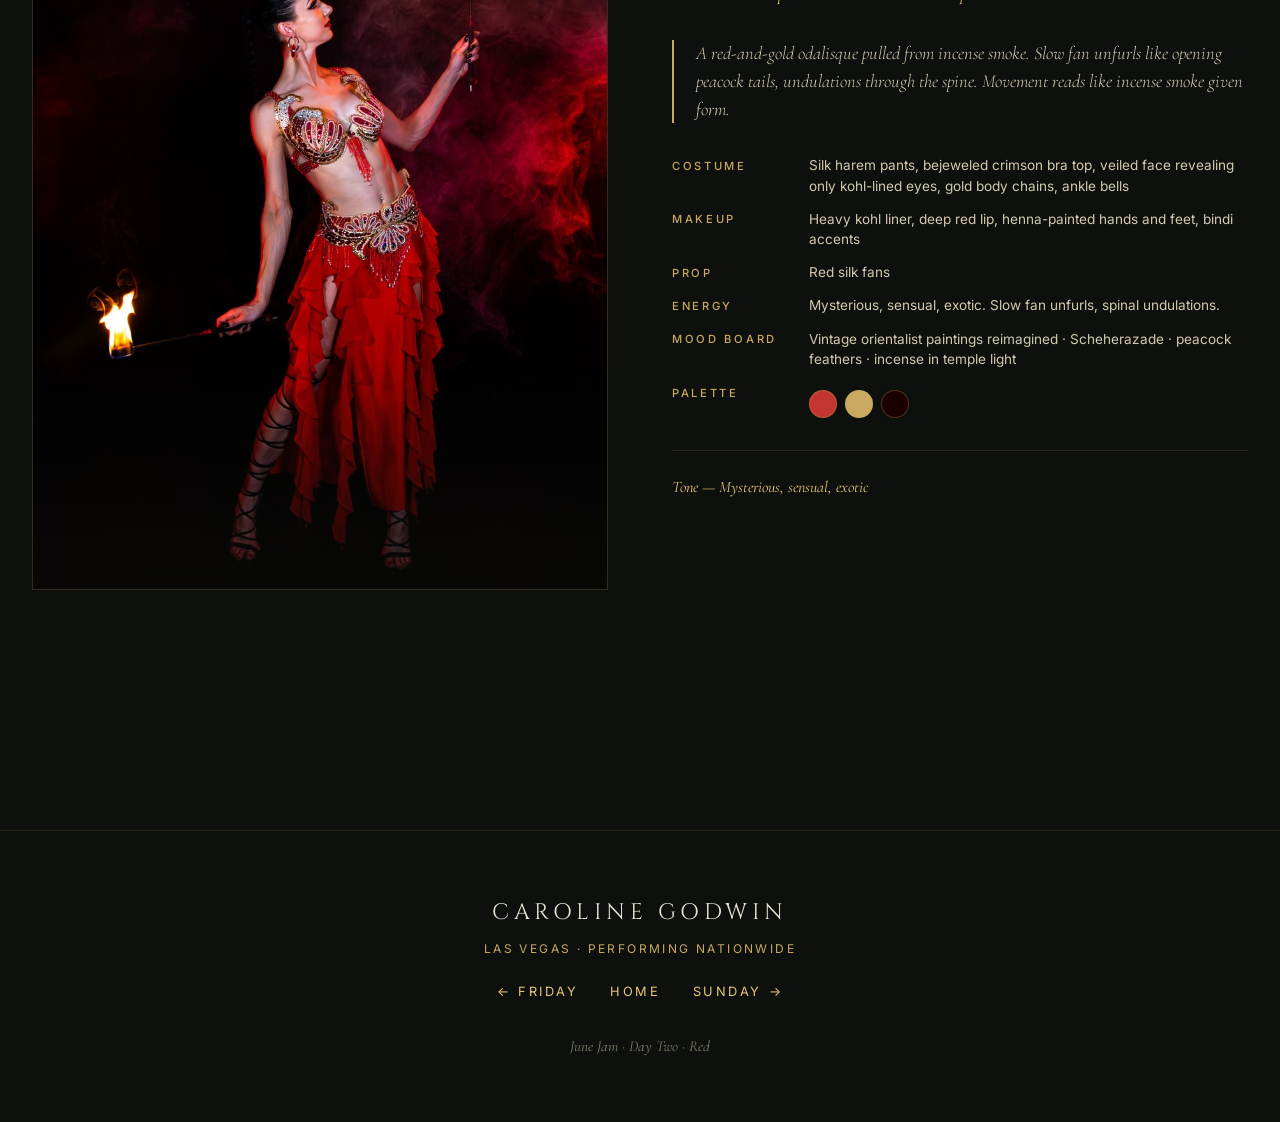
==== commit 6412d4ad: "new" ====
--- a/saturday.html
+++ b/saturday.html
@@ -75,7 +75,7 @@
     <!-- VESPERA -->
     <article class="character reveal">
       <div class="character-image">
-        <div class="character-image-placeholder">[ Vespera costume reference<br>coming soon ]</div>
+        <img src="images/Vespera.jpg" alt="Vespera — red devil aerial in lyra">
       </div>
       <div class="character-content">
         <p class="eyebrow">Aerial · Apparatus: Lyra or Silks</p>
@@ -112,7 +112,7 @@
     <!-- EMBRIEL -->
     <article class="character reveal">
       <div class="character-image">
-        <div class="character-image-placeholder">[ Embriel red dress reference<br>coming soon ]</div>
+        <img src="images/embriel.jpg" alt="Embriel — red butterfly fae in flowing red dress">
       </div>
       <div class="character-content">
         <p class="eyebrow">Aerial · Apparatus: Lyra</p>
@@ -149,7 +149,7 @@
     <!-- IGNIX -->
     <article class="character reveal">
       <div class="character-image">
-        <div class="character-image-placeholder">[ Ignix LED fire fan reference<br>coming soon ]</div>
+        <img src="images/ignix.jpg" alt="Ignix — phoenix flow with LED fire fans and mask">
       </div>
       <div class="character-content">
         <p class="eyebrow">Flow Arts · Prop: LED Fire Fans + LED Fire Mask</p>
--- a/css/style.css
+++ b/css/style.css
@@ -612,6 +612,16 @@
 }
 
 .info-block:last-child { border-bottom: none; }
+
+.info-block-image {
+  display: block;
+  width: 100%;
+  max-width: 720px;
+  margin: 2rem 0;
+  border-radius: 4px;
+  border: 1px solid rgba(201, 169, 97, 0.2);
+  filter: grayscale(15%) contrast(1.05);
+}
 
 .info-block h2 {
   font-family: var(--display);
